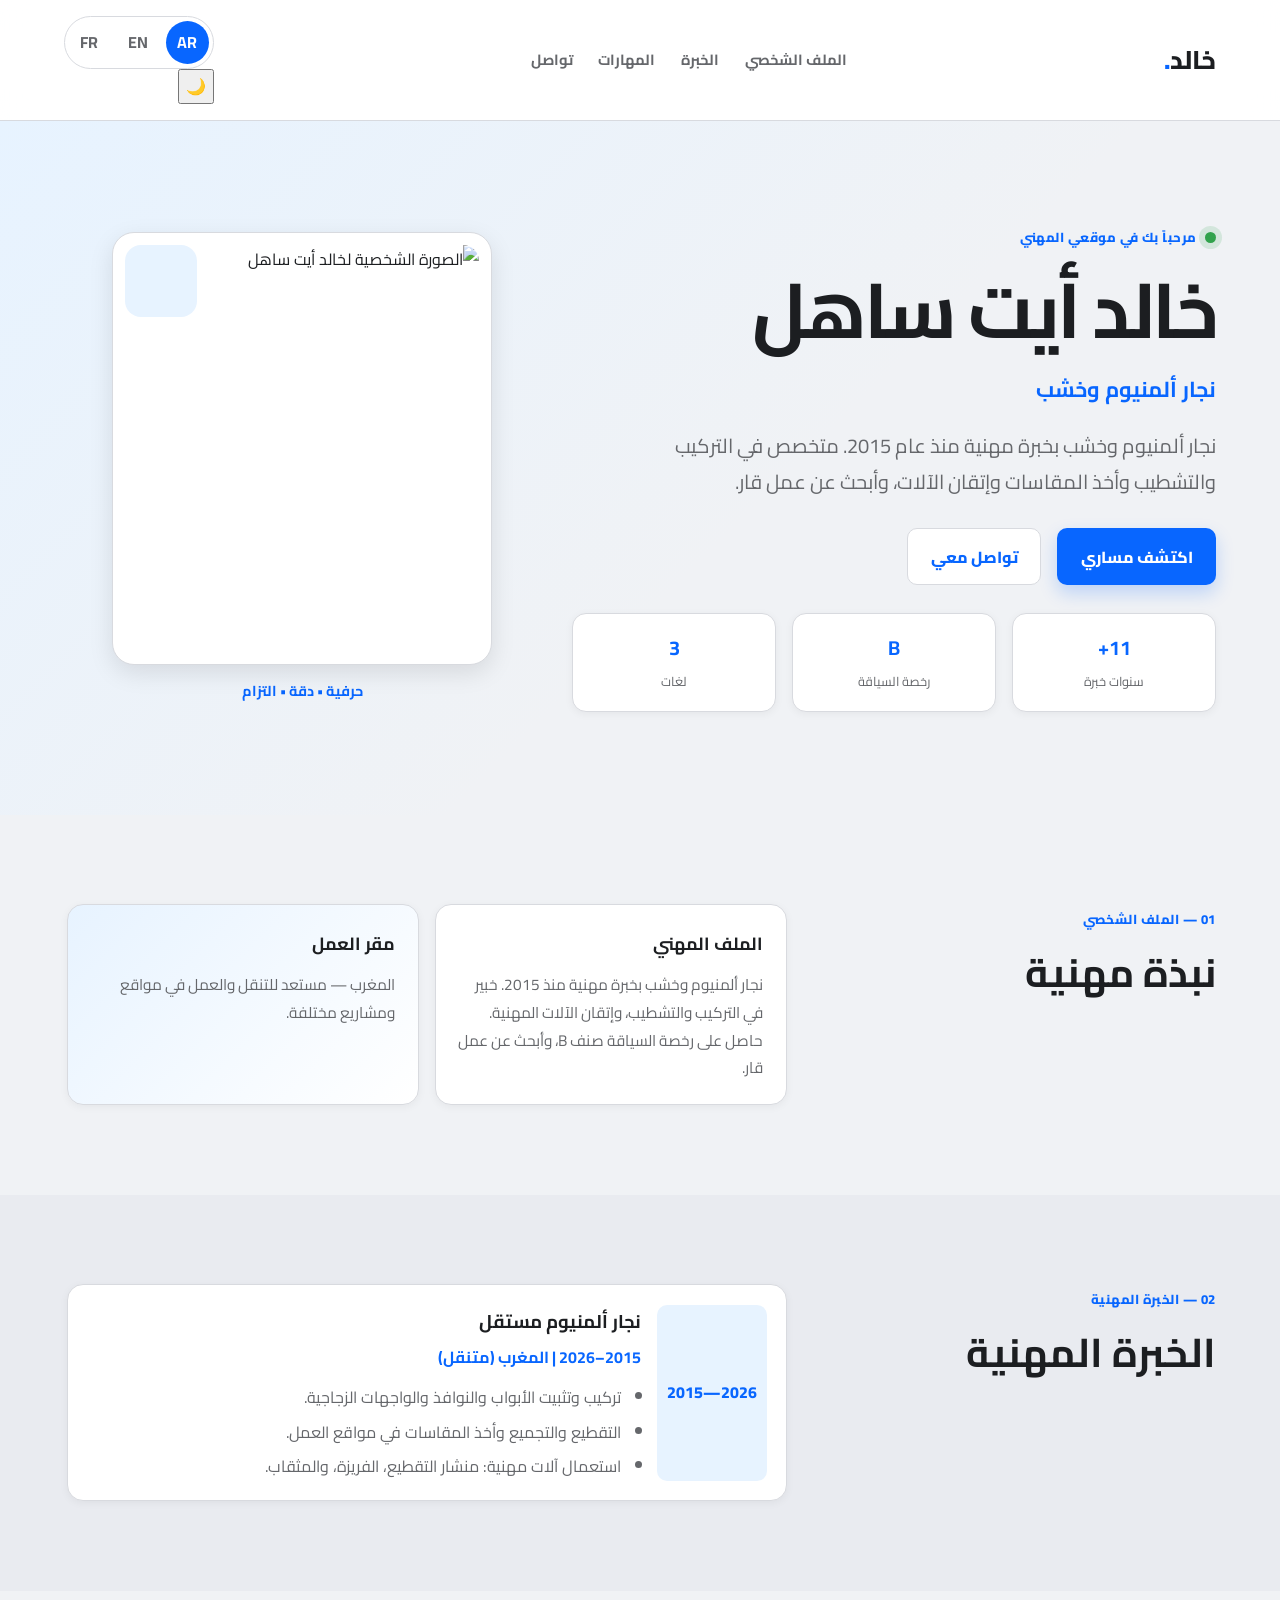
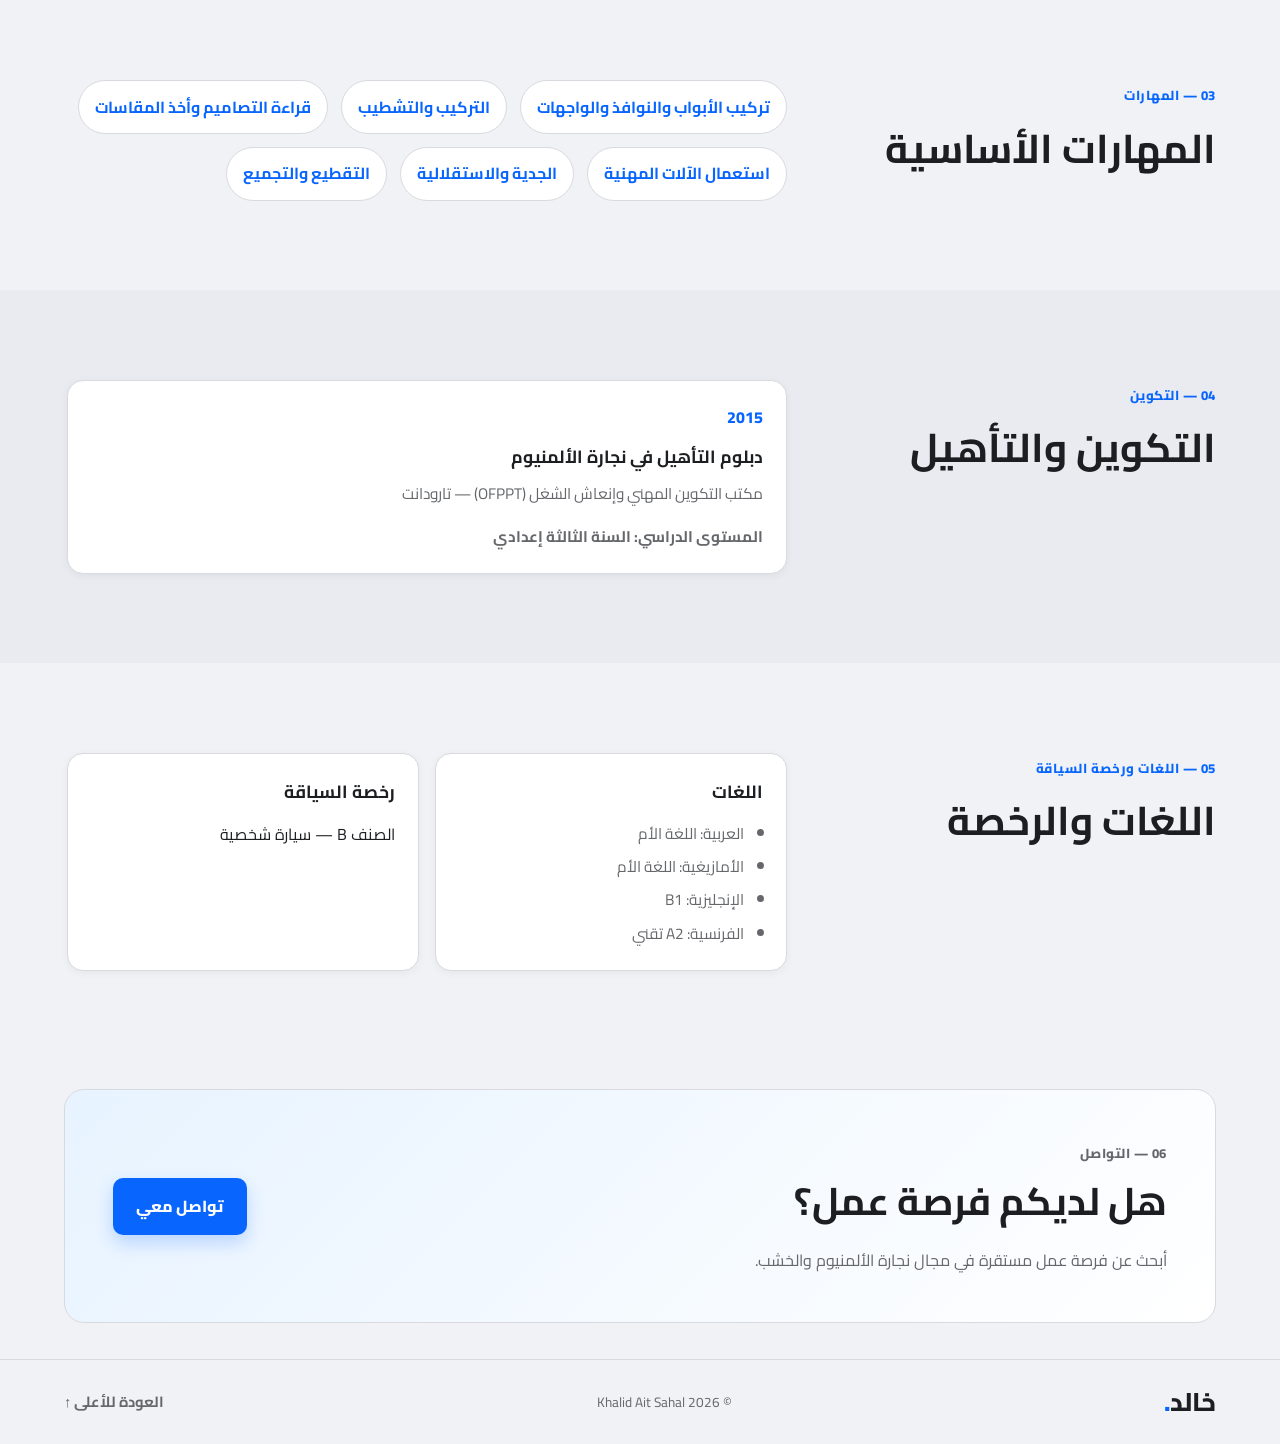
==== index.html @ 729dfa00 "Add saved light/dark theme toggle and Facebook-inspired colors" ====
<!DOCTYPE html>
<html lang="ar" dir="rtl">
<head>
  <meta charset="UTF-8">
  <meta name="viewport" content="width=device-width, initial-scale=1.0">
  <meta name="description" content="السيرة المهنية لخالد أيت ساهل، نجار ألمنيوم وخشب بخبرة 11 سنة.">
  <meta name="theme-color" content="#0866ff">
  <meta name="google-site-verification" content="LPmyd0TgG3lIRaN2RH04PhGZRhZIEUfmOtvc8EFMbZM">
  <title>Khalid Ait Sahal | CV</title>
  <link rel="preconnect" href="https://fonts.googleapis.com">
  <link rel="preconnect" href="https://fonts.gstatic.com" crossorigin>
  <link href="https://fonts.googleapis.com/css2?family=Cairo:wght@400;500;600;700;800&display=swap" rel="stylesheet">
  <script>
    try {
      const savedTheme = localStorage.getItem('preferred-theme');
      if (savedTheme === 'light' || savedTheme === 'dark') document.documentElement.dataset.theme = savedTheme;
    } catch (error) { /* Theme storage is optional. */ }
  </script>
  <link rel="stylesheet" href="style.css">
</head>
<body>
  <header class="site-header">
    <a class="brand" href="#home" aria-label="العودة إلى الرئيسية">خالد<span>.</span></a>
    <nav class="main-nav" aria-label="التنقل الرئيسي">
      <a href="#profile" data-i18n="navProfile">الملف الشخصي</a>
      <a href="#experience" data-i18n="navExperience">الخبرة</a>
      <a href="#skills" data-i18n="navSkills">المهارات</a>
      <a href="#contact" data-i18n="navContact">تواصل</a>
    </nav>
    <div class="header-controls">
      <div class="lang-switcher" role="group" aria-label="اختيار اللغة">
        <button class="lang-btn active" data-lang="ar" type="button" aria-pressed="true">AR</button>
        <button class="lang-btn" data-lang="en" type="button" aria-pressed="false">EN</button>
        <button class="lang-btn" data-lang="fr" type="button" aria-pressed="false">FR</button>
      </div>
      <button class="theme-toggle" id="theme-toggle" type="button" aria-label="تفعيل الوضع الداكن" aria-pressed="false" title="تغيير المظهر">
        <span class="theme-icon" aria-hidden="true">🌙</span>
      </button>
    </div>
  </header>

  <main>
    <section class="hero" id="home" aria-labelledby="page-title">
      <div class="hero-copy">
        <p class="eyebrow"><span class="status-dot" aria-hidden="true"></span><span data-i18n="welcome">مرحباً بك في موقعي المهني</span></p>
        <h1 id="page-title" data-i18n="name">خالد أيت ساهل</h1>
        <p class="subtitle" data-i18n="jobTitle">نجار ألمنيوم وخشب</p>
        <p class="description" data-i18n="intro">نجار ألمنيوم وخشب بخبرة مهنية منذ عام 2015. متخصص في التركيب والتشطيب وأخذ المقاسات وإتقان الآلات، وأبحث عن عمل قار.</p>
        <div class="hero-actions">
          <a href="#profile" class="button button-primary" data-i18n="profileButton">اكتشف مساري</a>
          <a href="#contact" class="button button-secondary" data-i18n="contactButton">تواصل معي</a>
        </div>
        <ul class="mini-stats" aria-label="معلومات سريعة">
          <li><strong>11+</strong><span data-i18n="statYears">سنوات خبرة</span></li>
          <li><strong>B</strong><span data-i18n="statLicense">رخصة السياقة</span></li>
          <li><strong>3</strong><span data-i18n="statLanguages">لغات</span></li>
        </ul>
      </div>
      <div class="hero-visual">
        <div class="photo-card"><img src="K.jpeg" alt="الصورة الشخصية لخالد أيت ساهل"></div>
        <span class="photo-caption" data-i18n="photoCaption">حرفية • دقة • التزام</span>
      </div>
    </section>

    <section class="content-section" id="profile" aria-labelledby="profile-title">
      <div class="section-heading"><p class="eyebrow" data-i18n="sectionProfileEyebrow">01 — الملف الشخصي</p><h2 id="profile-title" data-i18n="sectionProfileTitle">نبذة مهنية</h2></div>
      <div class="section-body">
        <div class="profile-grid">
          <article class="profile-card"><h3 data-i18n="profileCardTitle">الملف المهني</h3><p data-i18n="profileText">نجار ألمنيوم وخشب بخبرة مهنية منذ 2015. خبير في التركيب والتشطيب، وإتقان الآلات المهنية. حاصل على رخصة السياقة صنف B، وأبحث عن عمل قار.</p></article>
          <article class="profile-card accent"><h3 data-i18n="availabilityTitle">مقر العمل</h3><p data-i18n="availabilityText">المغرب — مستعد للتنقل والعمل في مواقع ومشاريع مختلفة.</p></article>
        </div>
      </div>
    </section>

    <section class="content-section section-alt" id="experience" aria-labelledby="experience-title">
      <div class="section-heading"><p class="eyebrow" data-i18n="sectionExperienceEyebrow">02 — الخبرة المهنية</p><h2 id="experience-title" data-i18n="sectionExperienceTitle">الخبرة المهنية</h2></div>
      <div class="section-body">
        <article class="timeline-item">
          <div class="timeline-badge">2015—2026</div>
          <div class="timeline-content"><h3 data-i18n="jobTitle1">نجار ألمنيوم مستقل</h3><p class="meta" data-i18n="jobMeta1">2015–2026 | المغرب (متنقل)</p>
            <ul><li data-i18n="jobTask1A">تركيب وتثبيت الأبواب والنوافذ والواجهات الزجاجية.</li><li data-i18n="jobTask1B">التقطيع والتجميع وأخذ المقاسات في مواقع العمل.</li><li data-i18n="jobTask1C">استعمال آلات مهنية: منشار التقطيع، الفريزة، والمثقاب.</li></ul>
          </div>
        </article>
      </div>
    </section>

    <section class="content-section" id="skills" aria-labelledby="skills-title">
      <div class="section-heading"><p class="eyebrow" data-i18n="sectionSkillsEyebrow">03 — المهارات</p><h2 id="skills-title" data-i18n="sectionSkillsTitle">المهارات الأساسية</h2></div>
      <div class="section-body"><ul class="skills-grid">
        <li class="skill-item" data-i18n="skill1">تركيب الأبواب والنوافذ والواجهات</li><li class="skill-item" data-i18n="skill2">التركيب والتشطيب</li><li class="skill-item" data-i18n="skill3">قراءة التصاميم وأخذ المقاسات</li><li class="skill-item" data-i18n="skill4">استعمال الآلات المهنية</li><li class="skill-item" data-i18n="skill5">الجدية والاستقلالية</li><li class="skill-item" data-i18n="skill6">التقطيع والتجميع</li>
      </ul></div>
    </section>

    <section class="content-section section-alt" id="education" aria-labelledby="education-title">
      <div class="section-heading"><p class="eyebrow" data-i18n="sectionEducationEyebrow">04 — التكوين</p><h2 id="education-title" data-i18n="sectionEducationTitle">التكوين والتأهيل</h2></div>
      <div class="section-body"><article class="profile-card education-card"><span class="education-year">2015</span><h3 data-i18n="educationTitle">دبلوم التأهيل في نجارة الألمنيوم</h3><p data-i18n="educationPlace">مكتب التكوين المهني وإنعاش الشغل (OFPPT) — تارودانت</p><p class="meta" data-i18n="educationLevel">المستوى الدراسي: السنة الثالثة إعدادي</p></article></div>
    </section>

    <section class="content-section" id="languages" aria-labelledby="languages-title">
      <div class="section-heading"><p class="eyebrow" data-i18n="sectionLanguagesEyebrow">05 — اللغات ورخصة السياقة</p><h2 id="languages-title" data-i18n="sectionLanguagesTitle">اللغات والرخصة</h2></div>
      <div class="section-body languages-grid">
        <article class="info-box"><h3 data-i18n="langTitle">اللغات</h3><ul><li data-i18n="langArabic">العربية: اللغة الأم</li><li data-i18n="langAmazigh">الأمازيغية: اللغة الأم</li><li data-i18n="langEnglish">الإنجليزية: B1</li><li data-i18n="langFrench">الفرنسية: A2 تقني</li></ul></article>
        <article class="info-box"><h3 data-i18n="licenseTitle">رخصة السياقة</h3><p data-i18n="licenseText">الصنف B — سيارة شخصية</p></article>
      </div>
    </section>

    <section class="contact-section" id="contact" aria-labelledby="contact-title">
      <div class="contact-copy"><p class="eyebrow" data-i18n="contactEyebrow">06 — التواصل</p><h2 id="contact-title" data-i18n="contactTitle">هل لديكم فرصة عمل؟</h2><p data-i18n="contactText">أبحث عن فرصة عمل مستقرة في مجال نجارة الألمنيوم والخشب.</p></div>
      <a class="button button-primary" href="mailto:" data-i18n="contactButtonMail">تواصل معي</a>
    </section>
  </main>

  <footer class="site-footer"><a class="brand" href="#home">خالد<span>.</span></a><p>© 2026 Khalid Ait Sahal</p><a class="back-to-top" href="#home" data-i18n="backTop">العودة للأعلى ↑</a></footer>

  <script>
    const translations = {
      ar: {
        navProfile:'الملف الشخصي',navExperience:'الخبرة',navSkills:'المهارات',navContact:'تواصل',welcome:'مرحباً بك في موقعي المهني',name:'خالد أيت ساهل',jobTitle:'نجار ألمنيوم وخشب',intro:'نجار ألمنيوم وخشب بخبرة مهنية منذ عام 2015. متخصص في التركيب والتشطيب وأخذ المقاسات وإتقان الآلات، وأبحث عن عمل قار.',profileButton:'اكتشف مساري',contactButton:'تواصل معي',statYears:'سنوات خبرة',statLicense:'رخصة السياقة',statLanguages:'لغات',photoCaption:'حرفية • دقة • التزام',
        sectionProfileEyebrow:'01 — الملف الشخصي',sectionProfileTitle:'نبذة مهنية',profileCardTitle:'الملف المهني',profileText:'نجار ألمنيوم وخشب بخبرة مهنية منذ 2015. خبير في التركيب والتشطيب، وإتقان الآلات المهنية. حاصل على رخصة السياقة صنف B، وأبحث عن عمل قار.',availabilityTitle:'مقر العمل',availabilityText:'المغرب — مستعد للتنقل والعمل في مواقع ومشاريع مختلفة.',sectionExperienceEyebrow:'02 — الخبرة المهنية',sectionExperienceTitle:'الخبرة المهنية',jobTitle1:'نجار ألمنيوم مستقل',jobMeta1:'2015–2026 | المغرب (متنقل)',jobTask1A:'تركيب وتثبيت الأبواب والنوافذ والواجهات الزجاجية.',jobTask1B:'التقطيع والتجميع وأخذ المقاسات في مواقع العمل.',jobTask1C:'استعمال آلات مهنية: منشار التقطيع، الفريزة، والمثقاب.',
        sectionSkillsEyebrow:'03 — المهارات',sectionSkillsTitle:'المهارات الأساسية',skill1:'تركيب الأبواب والنوافذ والواجهات',skill2:'التركيب والتشطيب',skill3:'قراءة التصاميم وأخذ المقاسات',skill4:'استعمال الآلات المهنية',skill5:'الجدية والاستقلالية',skill6:'التقطيع والتجميع',sectionEducationEyebrow:'04 — التكوين',sectionEducationTitle:'التكوين والتأهيل',educationTitle:'دبلوم التأهيل في نجارة الألمنيوم',educationPlace:'مكتب التكوين المهني وإنعاش الشغل (OFPPT) — تارودانت',educationLevel:'المستوى الدراسي: السنة الثالثة إعدادي',
        sectionLanguagesEyebrow:'05 — اللغات ورخصة السياقة',sectionLanguagesTitle:'اللغات والرخصة',langTitle:'اللغات',langArabic:'العربية: اللغة الأم',langAmazigh:'الأمازيغية: اللغة الأم',langEnglish:'الإنجليزية: B1',langFrench:'الفرنسية: A2 تقني',licenseTitle:'رخصة السياقة',licenseText:'الصنف B — سيارة شخصية',contactEyebrow:'06 — التواصل',contactTitle:'هل لديكم فرصة عمل؟',contactText:'أبحث عن فرصة عمل مستقرة في مجال نجارة الألمنيوم والخشب.',contactButtonMail:'تواصل معي',backTop:'العودة للأعلى ↑'
      },
      en: {
        navProfile:'Profile',navExperience:'Experience',navSkills:'Skills',navContact:'Contact',welcome:'Welcome to my professional website',name:'Khalid Ait Sahal',jobTitle:'Aluminium and Wood Joiner',intro:'Aluminium and wood joiner with professional experience since 2015. Skilled in installation, finishing, measuring, and operating professional machinery. Seeking a stable position.',profileButton:'Explore my profile',contactButton:'Contact me',statYears:'years of experience',statLicense:'driving licence',statLanguages:'languages',photoCaption:'Craftsmanship • Precision • Commitment',
        sectionProfileEyebrow:'01 — Profile',sectionProfileTitle:'Professional profile',profileCardTitle:'About me',profileText:'Aluminium and wood joiner with professional experience since 2015. Skilled in installation and finishing, with experience operating professional machinery. Class B driving licence. Seeking stable employment.',availabilityTitle:'Location',availabilityText:'Morocco — willing to travel and work at different project sites.',sectionExperienceEyebrow:'02 — Professional experience',sectionExperienceTitle:'Work experience',jobTitle1:'Self-employed aluminium joiner',jobMeta1:'2015–2026 | Morocco (mobile)',jobTask1A:'Installed and fitted doors, windows, and glass façades.',jobTask1B:'Cutting, assembly, and on-site measurements.',jobTask1C:'Operated professional equipment: cut-off saw, router, and drill.',
        sectionSkillsEyebrow:'03 — Skills',sectionSkillsTitle:'Core skills',skill1:'Door, window, and façade installation',skill2:'Installation and finishing',skill3:'Reading plans and taking measurements',skill4:'Operating professional machinery',skill5:'Reliable and self-motivated',skill6:'Cutting and assembly',sectionEducationEyebrow:'04 — Education',sectionEducationTitle:'Training and qualification',educationTitle:'Vocational qualification in aluminium joinery',educationPlace:'OFPPT Vocational Training Centre — Taroudant',educationLevel:'Education: completed 3rd year of middle school',
        sectionLanguagesEyebrow:'05 — Languages and driving licence',sectionLanguagesTitle:'Languages and licence',langTitle:'Languages',langArabic:'Arabic: Native',langAmazigh:'Amazigh: Native',langEnglish:'English: B1',langFrench:'French: A2 (technical)',licenseTitle:'Driving licence',licenseText:'Class B — personal vehicle',contactEyebrow:'06 — Contact',contactTitle:'Are you hiring?',contactText:'I am looking for a stable opportunity in aluminium and wood joinery.',contactButtonMail:'Get in touch',backTop:'Back to top ↑'
      },
      fr: {
        navProfile:'Profil',navExperience:'Expérience',navSkills:'Compétences',navContact:'Contact',welcome:'Bienvenue sur mon site professionnel',name:'Khalid Ait Sahal',jobTitle:'Menuisier aluminium et bois',intro:'Menuisier aluminium et bois avec une expérience professionnelle depuis 2015. Spécialisé dans la pose, les finitions, la prise de mesures et l’utilisation de machines professionnelles. À la recherche d’un emploi stable.',profileButton:'Découvrir mon profil',contactButton:'Me contacter',statYears:'ans d’expérience',statLicense:'permis de conduire',statLanguages:'langues',photoCaption:'Savoir-faire • Précision • Engagement',
        sectionProfileEyebrow:'01 — Profil',sectionProfileTitle:'Profil professionnel',profileCardTitle:'À propos de moi',profileText:'Menuisier aluminium et bois avec une expérience professionnelle depuis 2015. Compétent en pose et finition, et dans l’utilisation de machines professionnelles. Permis B. À la recherche d’un emploi stable.',availabilityTitle:'Lieu de travail',availabilityText:'Maroc — mobile et disponible pour différents chantiers.',sectionExperienceEyebrow:'02 — Expérience professionnelle',sectionExperienceTitle:'Expérience professionnelle',jobTitle1:'Menuisier aluminium indépendant',jobMeta1:'2015–2026 | Maroc (mobile)',jobTask1A:'Pose et installation de portes, fenêtres et baies vitrées.',jobTask1B:'Découpe, assemblage et prise de mesures sur chantier.',jobTask1C:'Utilisation de machines professionnelles : scie à tronçonner, défonceuse et perceuse.',
        sectionSkillsEyebrow:'03 — Compétences',sectionSkillsTitle:'Compétences clés',skill1:'Pose de portes, fenêtres et façades',skill2:'Pose et finition',skill3:'Lecture de plans et prise de mesures',skill4:'Utilisation de machines professionnelles',skill5:'Sérieux et autonomie',skill6:'Découpe et assemblage',sectionEducationEyebrow:'04 — Formation',sectionEducationTitle:'Formation et qualification',educationTitle:'Diplôme de qualification en menuiserie aluminium',educationPlace:'Centre de formation professionnelle OFPPT — Taroudant',educationLevel:'Niveau scolaire : 3e année du collège',
        sectionLanguagesEyebrow:'05 — Langues et permis',sectionLanguagesTitle:'Langues et permis',langTitle:'Langues',langArabic:'Arabe : langue maternelle',langAmazigh:'Amazighe : langue maternelle',langEnglish:'Anglais : B1',langFrench:'Français : A2 technique',licenseTitle:'Permis de conduire',licenseText:'Permis B — véhicule personnel',contactEyebrow:'06 — Contact',contactTitle:'Vous recrutez ?',contactText:'Je recherche un emploi stable dans la menuiserie aluminium et bois.',contactButtonMail:'Me contacter',backTop:'Retour en haut ↑'
      }
    };
    const buttons = document.querySelectorAll('.lang-btn');
    const elements = document.querySelectorAll('[data-i18n]');
    const themeToggle = document.getElementById('theme-toggle');

    function applyLanguage(language) {
      document.documentElement.lang = language;
      document.documentElement.dir = language === 'ar' ? 'rtl' : 'ltr';
      elements.forEach((element) => { element.textContent = translations[language][element.dataset.i18n] || element.textContent; });
      buttons.forEach((button) => {
        const active = button.dataset.lang === language;
        button.classList.toggle('active', active);
        button.setAttribute('aria-pressed', String(active));
      });
      try { localStorage.setItem('preferred-language', language); } catch (error) { /* Storage is optional. */ }
    }

    function applyTheme(theme) {
      document.documentElement.dataset.theme = theme;
      const isDark = theme === 'dark';
      themeToggle.setAttribute('aria-pressed', String(isDark));
      themeToggle.setAttribute('aria-label', isDark ? 'تفعيل الوضع الفاتح' : 'تفعيل الوضع الداكن');
      themeToggle.querySelector('.theme-icon').textContent = isDark ? '☀️' : '🌙';
      try { localStorage.setItem('preferred-theme', theme); } catch (error) { /* Storage is optional. */ }
    }

    buttons.forEach((button) => button.addEventListener('click', () => applyLanguage(button.dataset.lang)));
    themeToggle.addEventListener('click', () => {
      const currentTheme = document.documentElement.dataset.theme || (window.matchMedia('(prefers-color-scheme: dark)').matches ? 'dark' : 'light');
      applyTheme(currentTheme === 'dark' ? 'light' : 'dark');
    });

    let language = 'ar';
    try { if (translations[localStorage.getItem('preferred-language')]) language = localStorage.getItem('preferred-language'); } catch (error) { /* Arabic is the default. */ }
    applyLanguage(language);
    const initialTheme = document.documentElement.dataset.theme || (window.matchMedia('(prefers-color-scheme: dark)').matches ? 'dark' : 'light');
    applyTheme(initialTheme);
  </script>
</body>
</html>
---- style.css ----
@import url('https://fonts.googleapis.com/css2?family=Cairo:wght@400;500;600;700;800&display=swap');

:root {
  color-scheme: light dark;
  --bg: #f0f2f5;
  --paper: #ffffff;
  --paper-soft: #e4e6eb;
  --blue: #0866ff;
  --blue-dark: #075ce5;
  --blue-soft: #e7f3ff;
  --line: #d8dadf;
  --ink: #1c1e21;
  --muted: #65676b;
  --shadow: 0 8px 24px rgba(0, 0, 0, 0.1);
  --radius: 18px;
}

* { box-sizing: border-box; }
html { scroll-behavior: smooth; }
body {
  margin: 0;
  min-width: 320px;
  background: var(--bg);
  color: var(--ink);
  font-family: "Cairo", sans-serif;
  line-height: 1.8;
}
img { display: block; max-width: 100%; }
a { color: inherit; text-decoration: none; }
a:focus-visible, button:focus-visible { outline: 3px solid var(--blue); outline-offset: 4px; }
button { font: inherit; }
h1, h2, h3, p, ul { margin-top: 0; }

.site-header {
  position: sticky; top: 0; z-index: 20;
  display: flex; align-items: center; justify-content: space-between; gap: 1rem;
  padding: 1rem clamp(1.3rem, 5vw, 6rem);
  border-bottom: 1px solid var(--line);
  background: color-mix(in srgb, var(--paper) 94%, transparent);
  backdrop-filter: blur(14px);
}
.brand { flex: 0 0 auto; color: var(--ink); font-size: clamp(1.4rem, 2vw, 1.8rem); font-weight: 800; }
.brand span, .eyebrow, .mini-stats strong, .education-year { color: var(--blue); }
.main-nav { display: flex; flex-wrap: wrap; align-items: center; gap: clamp(.8rem, 2vw, 2rem); }
.main-nav a, .back-to-top { color: var(--muted); font-size: .92rem; font-weight: 700; transition: color .2s ease; }
.main-nav a:hover, .back-to-top:hover { color: var(--blue); }
.lang-switcher { display: flex; flex: 0 0 auto; align-items: center; gap: .45rem; padding: .25rem; border: 1px solid var(--line); border-radius: 999px; background: var(--paper); }
.lang-btn { padding: .45rem .7rem; border: 0; border-radius: 999px; background: transparent; color: var(--muted); font-weight: 700; cursor: pointer; transition: background-color .2s ease, color .2s ease; }
.lang-btn.active { background: var(--blue); color: #fff; }

.hero {
  display: grid; grid-template-columns: 1.15fr .85fr; align-items: center; gap: 2rem;
  padding: clamp(3.5rem, 8vw, 7rem) clamp(1.4rem, 5vw, 6rem);
  background: linear-gradient(135deg, var(--blue-soft), var(--bg) 58%);
}
.hero-copy { max-width: 650px; }
.eyebrow { display: inline-flex; align-items: center; gap: .5rem; margin: 0 0 .8rem; font-size: .82rem; font-weight: 800; letter-spacing: .04em; }
.status-dot { display: inline-block; width: .7rem; height: .7rem; flex: 0 0 auto; border-radius: 50%; background: #31a24c; box-shadow: 0 0 0 6px rgba(49, 162, 76, .15); }
h1 { margin-bottom: .7rem; font-size: clamp(2.7rem, 6vw, 5.3rem); line-height: 1.25; letter-spacing: -.04em; }
.subtitle { margin-bottom: 1.2rem; color: var(--blue); font-size: clamp(1.1rem, 2vw, 1.35rem); font-weight: 700; }
.description { max-width: 560px; margin-bottom: 1.8rem; color: var(--muted); font-size: clamp(1rem, 1.6vw, 1.25rem); }
.hero-actions { display: flex; flex-wrap: wrap; align-items: center; gap: 1rem; margin-bottom: 1.75rem; }
.button { display: inline-flex; align-items: center; justify-content: center; padding: .82rem 1.4rem; border: 1px solid transparent; border-radius: 10px; font-weight: 800; text-align: center; transition: transform .2s ease, background-color .2s ease, box-shadow .2s ease; }
.button:hover { transform: translateY(-2px); }
.button-primary { background: var(--blue); color: #fff; box-shadow: 0 8px 18px rgba(8, 102, 255, .22); }
.button-primary:hover { background: var(--blue-dark); }
.button-secondary { border-color: var(--line); background: var(--paper); color: var(--blue); }
.mini-stats { display: grid; grid-template-columns: repeat(3, minmax(0, 1fr)); gap: 1rem; margin: 0; padding: 0; list-style: none; }
.mini-stats li { padding: 1rem; border: 1px solid var(--line); border-radius: 14px; background: var(--paper); box-shadow: 0 2px 8px rgba(0, 0, 0, .05); text-align: center; }
.mini-stats strong { display: block; font-size: 1.25rem; }
.mini-stats span { color: var(--muted); font-size: .8rem; }
.hero-visual { display: grid; justify-items: center; gap: .8rem; }
.photo-card { position: relative; width: min(80%, 420px); padding: .8rem; border: 1px solid var(--line); border-radius: 22px; background: var(--paper); box-shadow: var(--shadow); }
.photo-card::before { position: absolute; inset: 12px auto auto 12px; width: 72px; height: 72px; border-radius: 16px; background: var(--blue-soft); content: ""; }
.photo-card img { position: relative; z-index: 1; width: 100%; aspect-ratio: 1 / 1.15; border-radius: 16px; object-fit: cover; }
.photo-caption { color: var(--blue); font-size: .9rem; font-weight: 700; }

.content-section { display: grid; grid-template-columns: minmax(180px, .7fr) minmax(0, 1.3fr); gap: 2.5rem; padding: clamp(3rem, 7vw, 6rem) clamp(1.4rem, 5vw, 6rem); scroll-margin-top: 90px; }
.section-alt { background: color-mix(in srgb, var(--paper-soft) 55%, var(--bg)); }
.section-heading { min-width: 0; }
.section-heading h2 { margin-bottom: 0; font-size: clamp(1.7rem, 3.2vw, 2.5rem); line-height: 1.4; }
.section-body { max-width: 720px; min-width: 0; }
.profile-grid, .languages-grid { display: grid; grid-template-columns: repeat(2, minmax(0, 1fr)); gap: 1rem; }
.profile-card, .info-box { padding: 1.4rem; border: 1px solid var(--line); border-radius: 16px; background: var(--paper); box-shadow: 0 2px 8px rgba(0, 0, 0, .05); }
.profile-card h3, .info-box h3 { margin-bottom: .75rem; color: var(--ink); font-size: 1.1rem; }
.profile-card.accent { background: linear-gradient(135deg, var(--blue-soft), var(--paper)); }
.profile-card p, .info-box li { color: var(--muted); font-size: .96rem; }
.profile-card p:last-child, .info-box p:last-child { margin-bottom: 0; }
.info-box ul { margin: 0; padding-inline-start: 1.2rem; }
.timeline { display: grid; gap: 1.2rem; }
.timeline-item { display: grid; grid-template-columns: 110px minmax(0, 1fr); gap: 1rem; padding: 1.2rem; border: 1px solid var(--line); border-radius: 16px; background: var(--paper); box-shadow: 0 2px 8px rgba(0, 0, 0, .05); }
.timeline-badge { display: flex; min-height: 48px; align-items: center; justify-content: center; padding: .4rem; border-radius: 10px; background: var(--blue-soft); color: var(--blue); font-weight: 800; text-align: center; direction: ltr; }
.timeline-content h3 { margin-bottom: .35rem; font-size: 1.15rem; }
.meta { margin-bottom: .7rem; color: var(--blue); font-weight: 700; }
.timeline-content ul { margin: 0; padding-inline-start: 1.2rem; color: var(--muted); }
.timeline-content li + li, .info-box li + li { margin-top: .35rem; }
.skills-grid { display: flex; flex-wrap: wrap; gap: .8rem; margin: 0; padding: 0; list-style: none; }
.skill-item { display: inline-flex; min-height: 48px; align-items: center; justify-content: center; padding: .72rem 1rem; border: 1px solid var(--line); border-radius: 999px; background: var(--paper); color: var(--blue); font-weight: 700; }
.education-card h3 { margin-bottom: .45rem; }
.education-year { display: inline-block; margin-bottom: .55rem; font-weight: 800; direction: ltr; }
.education-card .meta { margin-top: .7rem; margin-bottom: 0; }
.contact-section { display: flex; align-items: center; justify-content: space-between; gap: 2rem; margin: 1.8rem clamp(1.4rem, 5vw, 6rem) 2.2rem; padding: clamp(1.5rem, 4vw, 3rem); border: 1px solid var(--line); border-radius: 20px; background: linear-gradient(135deg, var(--blue-soft), var(--paper)); scroll-margin-top: 100px; }
.contact-copy { max-width: 620px; }
.contact-copy h2 { margin-bottom: .6rem; font-size: clamp(1.75rem, 3vw, 2.7rem); }
.contact-copy p { margin-bottom: 0; color: var(--muted); }
.site-footer { display: flex; align-items: center; justify-content: space-between; gap: 1rem; padding: 1.2rem clamp(1.4rem, 5vw, 6rem); border-top: 1px solid var(--line); color: var(--muted); }
.site-footer p { margin: 0; font-size: .85rem; }
.back-to-top { font-weight: 700; }

@media (prefers-color-scheme: dark) {
  :root {
    color-scheme: dark;
    --bg: #18191a;
    --paper: #242526;
    --paper-soft: #3a3b3c;
    --blue: #2d88ff;
    --blue-dark: #1877f2;
    --blue-soft: #263951;
    --line: #3e4042;
    --ink: #e4e6eb;
    --muted: #b0b3b8;
    --shadow: 0 8px 24px rgba(0, 0, 0, .3);
  }
  .hero { background: linear-gradient(135deg, #1d2b3c, var(--bg) 62%); }
  .profile-card.accent, .contact-section { background: linear-gradient(135deg, #263951, var(--paper)); }
  .section-alt { background: #202122; }
  .photo-card::before { background: #263951; }
}

@media (max-width: 860px) {
  .site-header { flex-wrap: wrap; }
  .main-nav { order: 3; width: 100%; justify-content: space-between; }
  .hero, .content-section { grid-template-columns: 1fr; }
  .hero { gap: 2rem; }
  .hero-visual { grid-row: 1; }
  .photo-card { width: min(62%, 340px); }
  .contact-section, .site-footer { flex-direction: column; align-items: flex-start; }
}
@media (max-width: 620px) {
  .site-header { gap: .6rem; }
  .main-nav { gap: .5rem; }
  .main-nav a { font-size: .8rem; }
  .lang-switcher { margin-inline-start: auto; }
  .mini-stats { grid-template-columns: 1fr; gap: .8rem; }
  .profile-grid, .languages-grid { grid-template-columns: 1fr; }
  .timeline-item { grid-template-columns: 1fr; }
  .timeline-badge { justify-self: start; min-width: 110px; }
  .photo-card { width: min(76%, 290px); }
  .contact-section { align-items: flex-start; margin-inline: 1rem; }
}
@media (prefers-reduced-motion: reduce) {
  html { scroll-behavior: auto; }
  *, *::before, *::after { transition-duration: .01ms !important; }
}
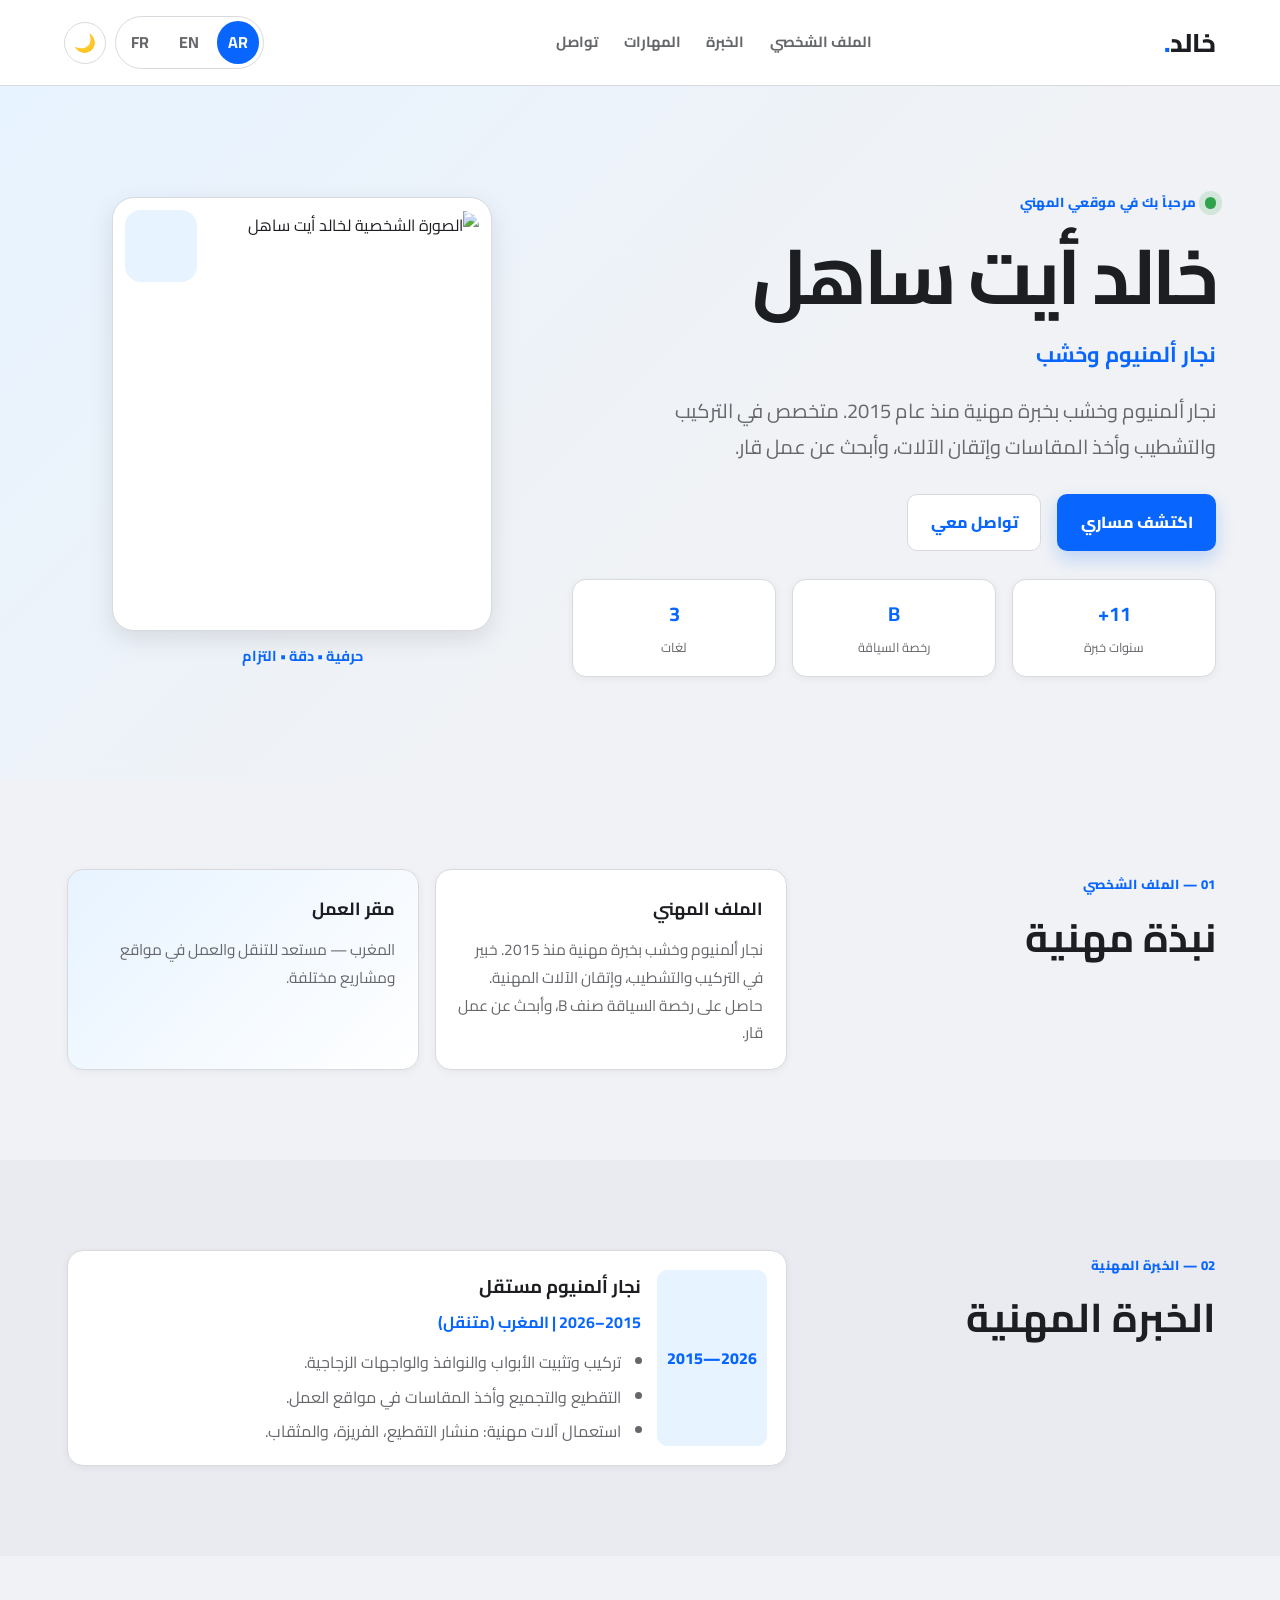
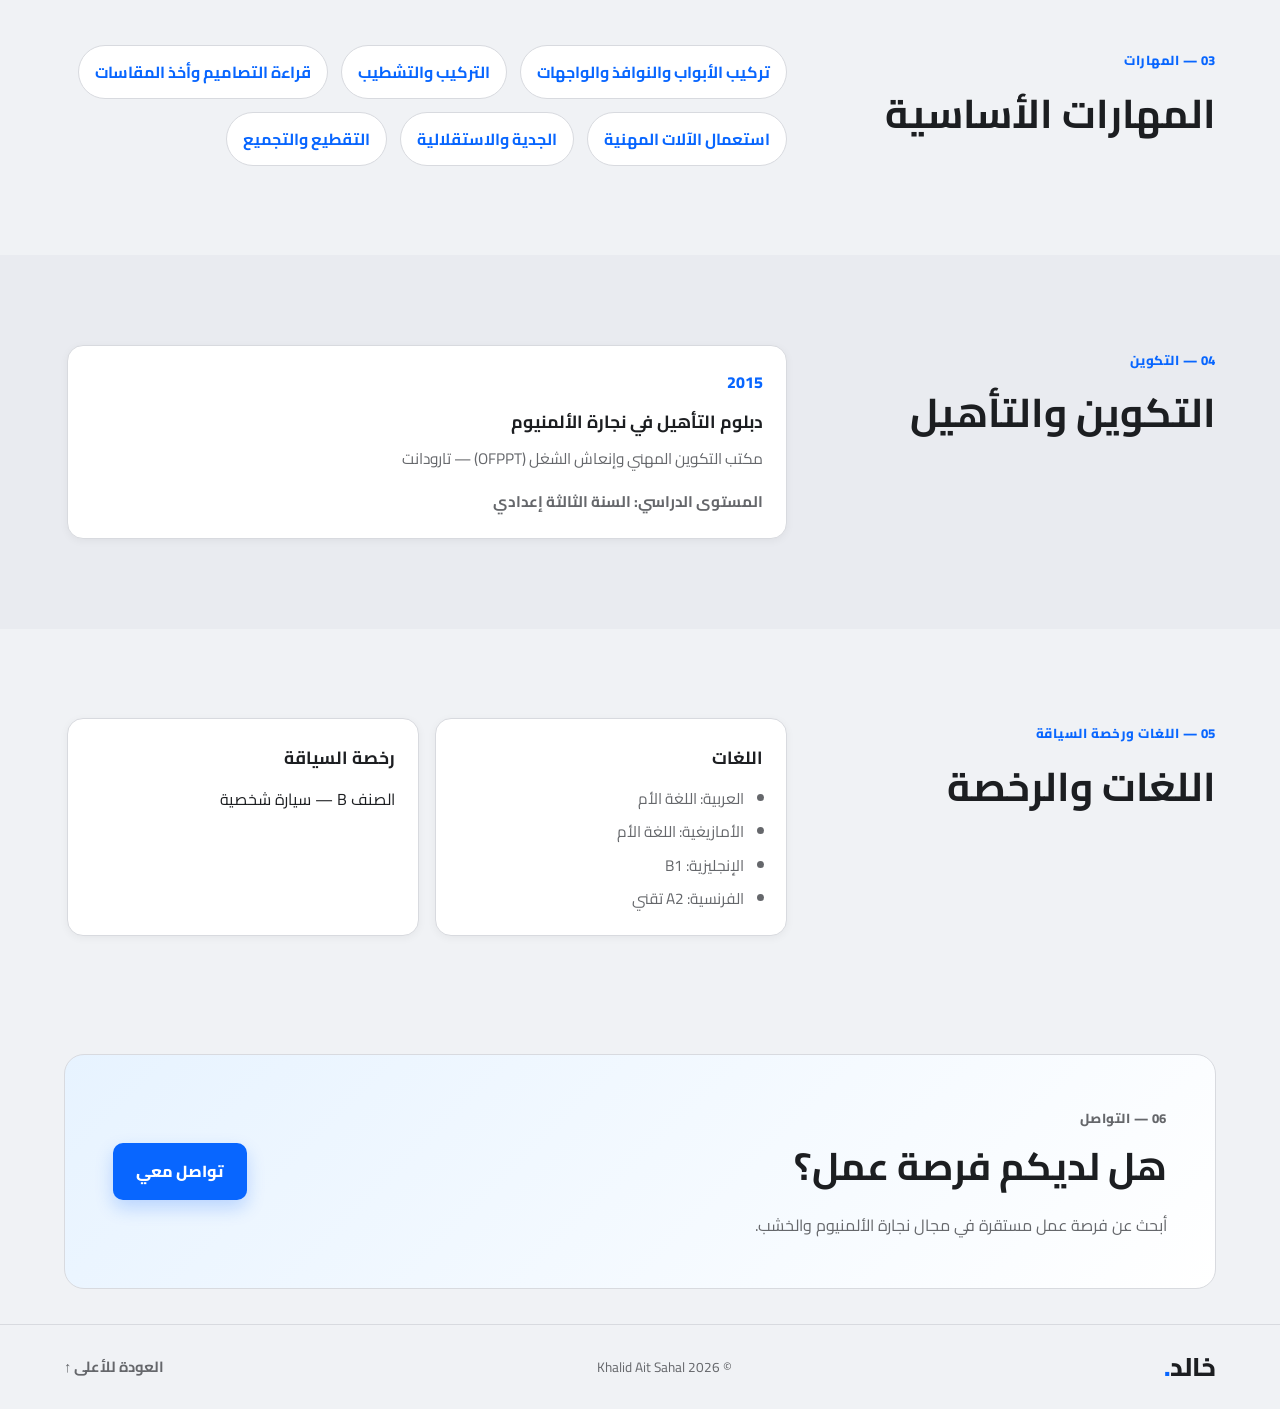
==== commit ac80bbdd: "Extract theme toggle into src.js and load it from index.html" ====
--- a/index.html
+++ b/index.html
@@ -135,8 +135,6 @@
     };
     const buttons = document.querySelectorAll('.lang-btn');
     const elements = document.querySelectorAll('[data-i18n]');
-    const themeToggle = document.getElementById('theme-toggle');
-
     function applyLanguage(language) {
       document.documentElement.lang = language;
       document.documentElement.dir = language === 'ar' ? 'rtl' : 'ltr';
@@ -148,27 +146,11 @@
       });
       try { localStorage.setItem('preferred-language', language); } catch (error) { /* Storage is optional. */ }
     }
-
-    function applyTheme(theme) {
-      document.documentElement.dataset.theme = theme;
-      const isDark = theme === 'dark';
-      themeToggle.setAttribute('aria-pressed', String(isDark));
-      themeToggle.setAttribute('aria-label', isDark ? 'تفعيل الوضع الفاتح' : 'تفعيل الوضع الداكن');
-      themeToggle.querySelector('.theme-icon').textContent = isDark ? '☀️' : '🌙';
-      try { localStorage.setItem('preferred-theme', theme); } catch (error) { /* Storage is optional. */ }
-    }
-
     buttons.forEach((button) => button.addEventListener('click', () => applyLanguage(button.dataset.lang)));
-    themeToggle.addEventListener('click', () => {
-      const currentTheme = document.documentElement.dataset.theme || (window.matchMedia('(prefers-color-scheme: dark)').matches ? 'dark' : 'light');
-      applyTheme(currentTheme === 'dark' ? 'light' : 'dark');
-    });
-
     let language = 'ar';
     try { if (translations[localStorage.getItem('preferred-language')]) language = localStorage.getItem('preferred-language'); } catch (error) { /* Arabic is the default. */ }
     applyLanguage(language);
-    const initialTheme = document.documentElement.dataset.theme || (window.matchMedia('(prefers-color-scheme: dark)').matches ? 'dark' : 'light');
-    applyTheme(initialTheme);
   </script>
+  <script src="src.js"></script>
 </body>
 </html>
--- a/style.css
+++ b/style.css
@@ -1,7 +1,7 @@
 @import url('https://fonts.googleapis.com/css2?family=Cairo:wght@400;500;600;700;800&display=swap');
 
 :root {
-  color-scheme: light dark;
+  color-scheme: light;
   --bg: #f0f2f5;
   --paper: #ffffff;
   --paper-soft: #e4e6eb;
@@ -11,48 +11,33 @@
   --line: #d8dadf;
   --ink: #1c1e21;
   --muted: #65676b;
-  --shadow: 0 8px 24px rgba(0, 0, 0, 0.1);
-  --radius: 18px;
+  --shadow: 0 8px 24px rgba(0, 0, 0, .1);
 }
 
 * { box-sizing: border-box; }
 html { scroll-behavior: smooth; }
-body {
-  margin: 0;
-  min-width: 320px;
-  background: var(--bg);
-  color: var(--ink);
-  font-family: "Cairo", sans-serif;
-  line-height: 1.8;
-}
+body { margin: 0; min-width: 320px; background: var(--bg); color: var(--ink); font-family: "Cairo", sans-serif; line-height: 1.8; }
 img { display: block; max-width: 100%; }
 a { color: inherit; text-decoration: none; }
 a:focus-visible, button:focus-visible { outline: 3px solid var(--blue); outline-offset: 4px; }
 button { font: inherit; }
 h1, h2, h3, p, ul { margin-top: 0; }
 
-.site-header {
-  position: sticky; top: 0; z-index: 20;
-  display: flex; align-items: center; justify-content: space-between; gap: 1rem;
-  padding: 1rem clamp(1.3rem, 5vw, 6rem);
-  border-bottom: 1px solid var(--line);
-  background: color-mix(in srgb, var(--paper) 94%, transparent);
-  backdrop-filter: blur(14px);
-}
+.site-header { position: sticky; top: 0; z-index: 20; display: flex; align-items: center; justify-content: space-between; gap: 1rem; padding: 1rem clamp(1.3rem, 5vw, 6rem); border-bottom: 1px solid var(--line); background: color-mix(in srgb, var(--paper) 94%, transparent); backdrop-filter: blur(14px); }
 .brand { flex: 0 0 auto; color: var(--ink); font-size: clamp(1.4rem, 2vw, 1.8rem); font-weight: 800; }
 .brand span, .eyebrow, .mini-stats strong, .education-year { color: var(--blue); }
 .main-nav { display: flex; flex-wrap: wrap; align-items: center; gap: clamp(.8rem, 2vw, 2rem); }
 .main-nav a, .back-to-top { color: var(--muted); font-size: .92rem; font-weight: 700; transition: color .2s ease; }
 .main-nav a:hover, .back-to-top:hover { color: var(--blue); }
+.header-controls { display: flex; align-items: center; gap: .55rem; }
 .lang-switcher { display: flex; flex: 0 0 auto; align-items: center; gap: .45rem; padding: .25rem; border: 1px solid var(--line); border-radius: 999px; background: var(--paper); }
 .lang-btn { padding: .45rem .7rem; border: 0; border-radius: 999px; background: transparent; color: var(--muted); font-weight: 700; cursor: pointer; transition: background-color .2s ease, color .2s ease; }
 .lang-btn.active { background: var(--blue); color: #fff; }
+.theme-toggle { display: inline-grid; width: 42px; height: 42px; flex: 0 0 auto; place-items: center; border: 1px solid var(--line); border-radius: 50%; background: var(--paper); color: var(--ink); cursor: pointer; transition: background-color .2s ease, transform .2s ease; }
+.theme-toggle:hover { transform: translateY(-2px); background: var(--blue-soft); }
+.theme-icon { font-size: 1.1rem; line-height: 1; }
 
-.hero {
-  display: grid; grid-template-columns: 1.15fr .85fr; align-items: center; gap: 2rem;
-  padding: clamp(3.5rem, 8vw, 7rem) clamp(1.4rem, 5vw, 6rem);
-  background: linear-gradient(135deg, var(--blue-soft), var(--bg) 58%);
-}
+.hero { display: grid; grid-template-columns: 1.15fr .85fr; align-items: center; gap: 2rem; padding: clamp(3.5rem, 8vw, 7rem) clamp(1.4rem, 5vw, 6rem); background: linear-gradient(135deg, var(--blue-soft), var(--bg) 58%); }
 .hero-copy { max-width: 650px; }
 .eyebrow { display: inline-flex; align-items: center; gap: .5rem; margin: 0 0 .8rem; font-size: .82rem; font-weight: 800; letter-spacing: .04em; }
 .status-dot { display: inline-block; width: .7rem; height: .7rem; flex: 0 0 auto; border-radius: 50%; background: #31a24c; box-shadow: 0 0 0 6px rgba(49, 162, 76, .15); }
@@ -77,9 +62,9 @@
 
 .content-section { display: grid; grid-template-columns: minmax(180px, .7fr) minmax(0, 1.3fr); gap: 2.5rem; padding: clamp(3rem, 7vw, 6rem) clamp(1.4rem, 5vw, 6rem); scroll-margin-top: 90px; }
 .section-alt { background: color-mix(in srgb, var(--paper-soft) 55%, var(--bg)); }
-.section-heading { min-width: 0; }
+.section-heading, .section-body { min-width: 0; }
 .section-heading h2 { margin-bottom: 0; font-size: clamp(1.7rem, 3.2vw, 2.5rem); line-height: 1.4; }
-.section-body { max-width: 720px; min-width: 0; }
+.section-body { max-width: 720px; }
 .profile-grid, .languages-grid { display: grid; grid-template-columns: repeat(2, minmax(0, 1fr)); gap: 1rem; }
 .profile-card, .info-box { padding: 1.4rem; border: 1px solid var(--line); border-radius: 16px; background: var(--paper); box-shadow: 0 2px 8px rgba(0, 0, 0, .05); }
 .profile-card h3, .info-box h3 { margin-bottom: .75rem; color: var(--ink); font-size: 1.1rem; }
@@ -107,24 +92,17 @@
 .site-footer p { margin: 0; font-size: .85rem; }
 .back-to-top { font-weight: 700; }
 
+:root[data-theme="dark"] { color-scheme: dark; --bg: #18191a; --paper: #242526; --paper-soft: #3a3b3c; --blue: #2d88ff; --blue-dark: #1877f2; --blue-soft: #263951; --line: #3e4042; --ink: #e4e6eb; --muted: #b0b3b8; --shadow: 0 8px 24px rgba(0, 0, 0, .3); }
+:root[data-theme="dark"] .hero { background: linear-gradient(135deg, #1d2b3c, var(--bg) 62%); }
+:root[data-theme="dark"] .profile-card.accent, :root[data-theme="dark"] .contact-section { background: linear-gradient(135deg, #263951, var(--paper)); }
+:root[data-theme="dark"] .section-alt { background: #202122; }
+:root[data-theme="dark"] .photo-card::before { background: #263951; }
 @media (prefers-color-scheme: dark) {
-  :root {
-    color-scheme: dark;
-    --bg: #18191a;
-    --paper: #242526;
-    --paper-soft: #3a3b3c;
-    --blue: #2d88ff;
-    --blue-dark: #1877f2;
-    --blue-soft: #263951;
-    --line: #3e4042;
-    --ink: #e4e6eb;
-    --muted: #b0b3b8;
-    --shadow: 0 8px 24px rgba(0, 0, 0, .3);
-  }
-  .hero { background: linear-gradient(135deg, #1d2b3c, var(--bg) 62%); }
-  .profile-card.accent, .contact-section { background: linear-gradient(135deg, #263951, var(--paper)); }
-  .section-alt { background: #202122; }
-  .photo-card::before { background: #263951; }
+  :root:not([data-theme="light"]) { color-scheme: dark; --bg: #18191a; --paper: #242526; --paper-soft: #3a3b3c; --blue: #2d88ff; --blue-dark: #1877f2; --blue-soft: #263951; --line: #3e4042; --ink: #e4e6eb; --muted: #b0b3b8; --shadow: 0 8px 24px rgba(0, 0, 0, .3); }
+  :root:not([data-theme="light"]) .hero { background: linear-gradient(135deg, #1d2b3c, var(--bg) 62%); }
+  :root:not([data-theme="light"]) .profile-card.accent, :root:not([data-theme="light"]) .contact-section { background: linear-gradient(135deg, #263951, var(--paper)); }
+  :root:not([data-theme="light"]) .section-alt { background: #202122; }
+  :root:not([data-theme="light"]) .photo-card::before { background: #263951; }
 }
 
 @media (max-width: 860px) {
@@ -140,7 +118,7 @@
   .site-header { gap: .6rem; }
   .main-nav { gap: .5rem; }
   .main-nav a { font-size: .8rem; }
-  .lang-switcher { margin-inline-start: auto; }
+  .header-controls { margin-inline-start: auto; }
   .mini-stats { grid-template-columns: 1fr; gap: .8rem; }
   .profile-grid, .languages-grid { grid-template-columns: 1fr; }
   .timeline-item { grid-template-columns: 1fr; }
@@ -148,7 +126,4 @@
   .photo-card { width: min(76%, 290px); }
   .contact-section { align-items: flex-start; margin-inline: 1rem; }
 }
-@media (prefers-reduced-motion: reduce) {
-  html { scroll-behavior: auto; }
-  *, *::before, *::after { transition-duration: .01ms !important; }
-}
+@media (prefers-reduced-motion: reduce) { html { scroll-behavior: auto; } *, *::before, *::after { transition-duration: .01ms !important; } }
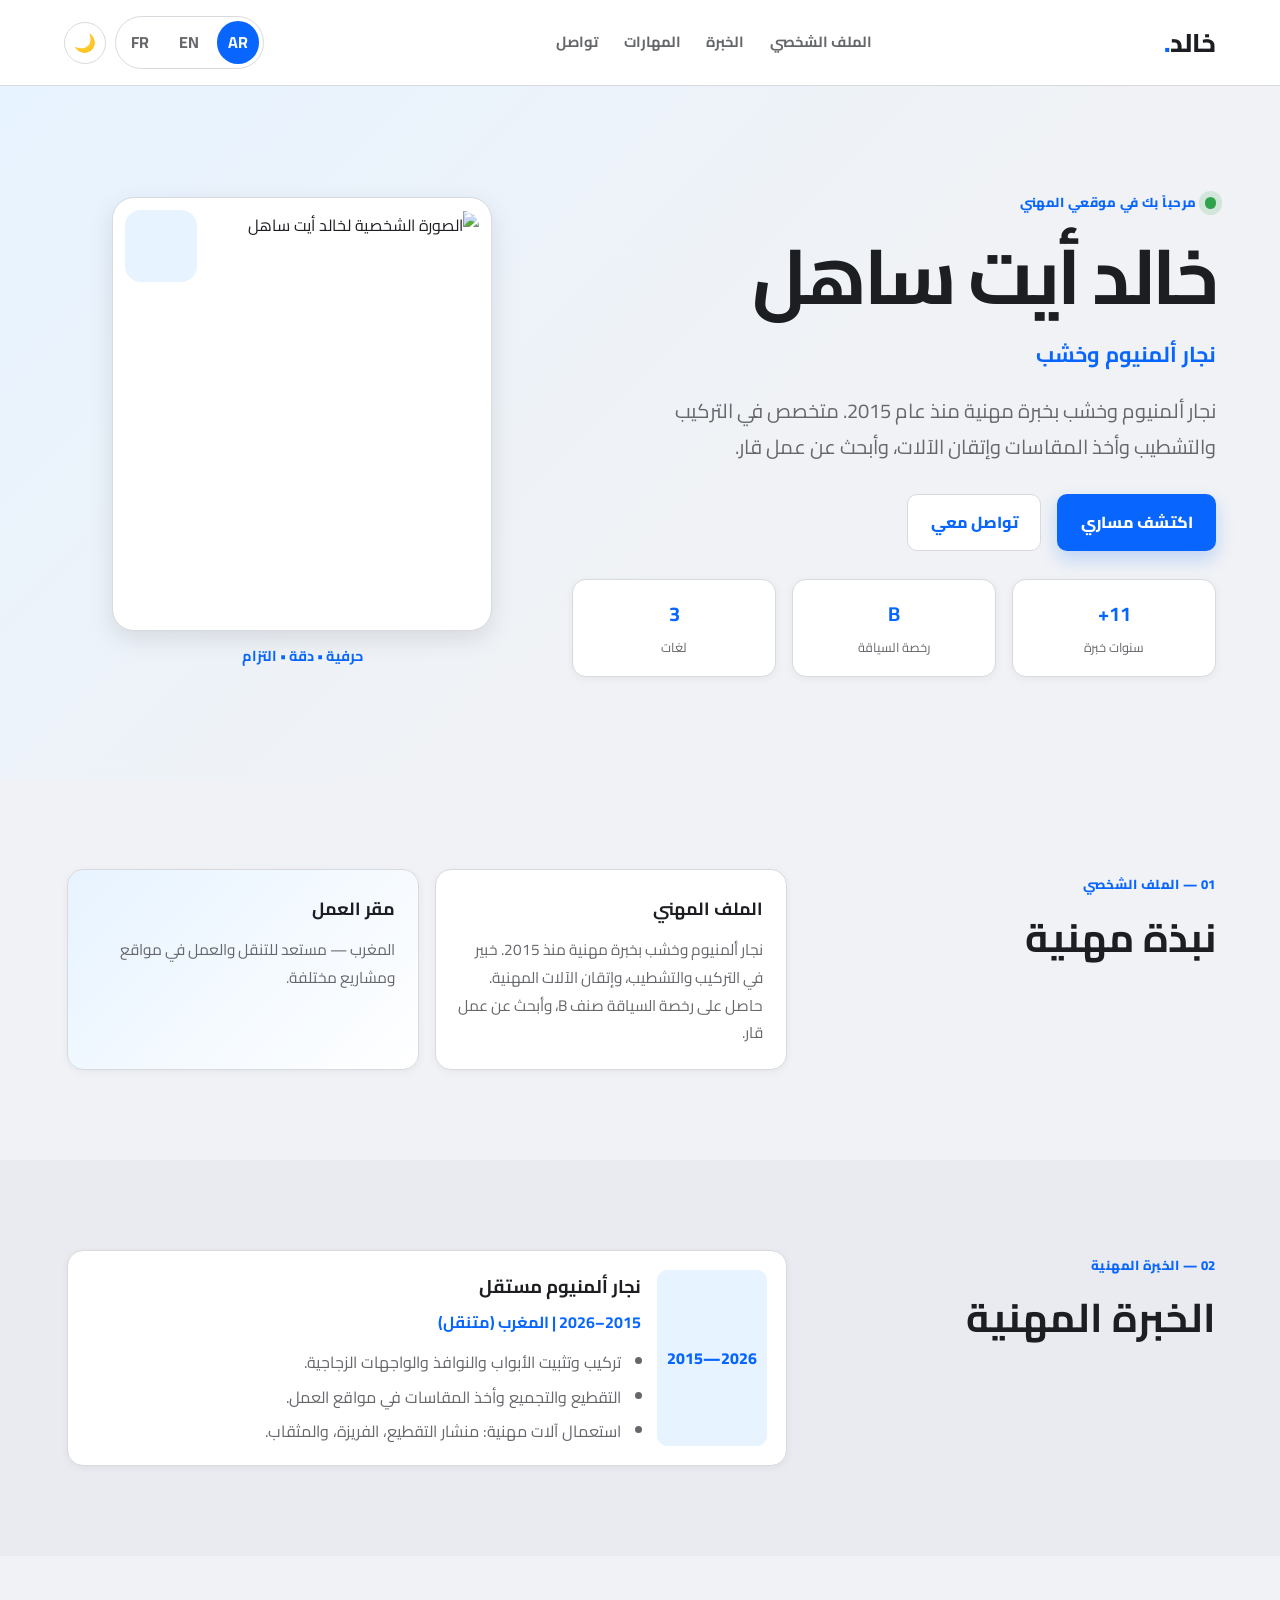
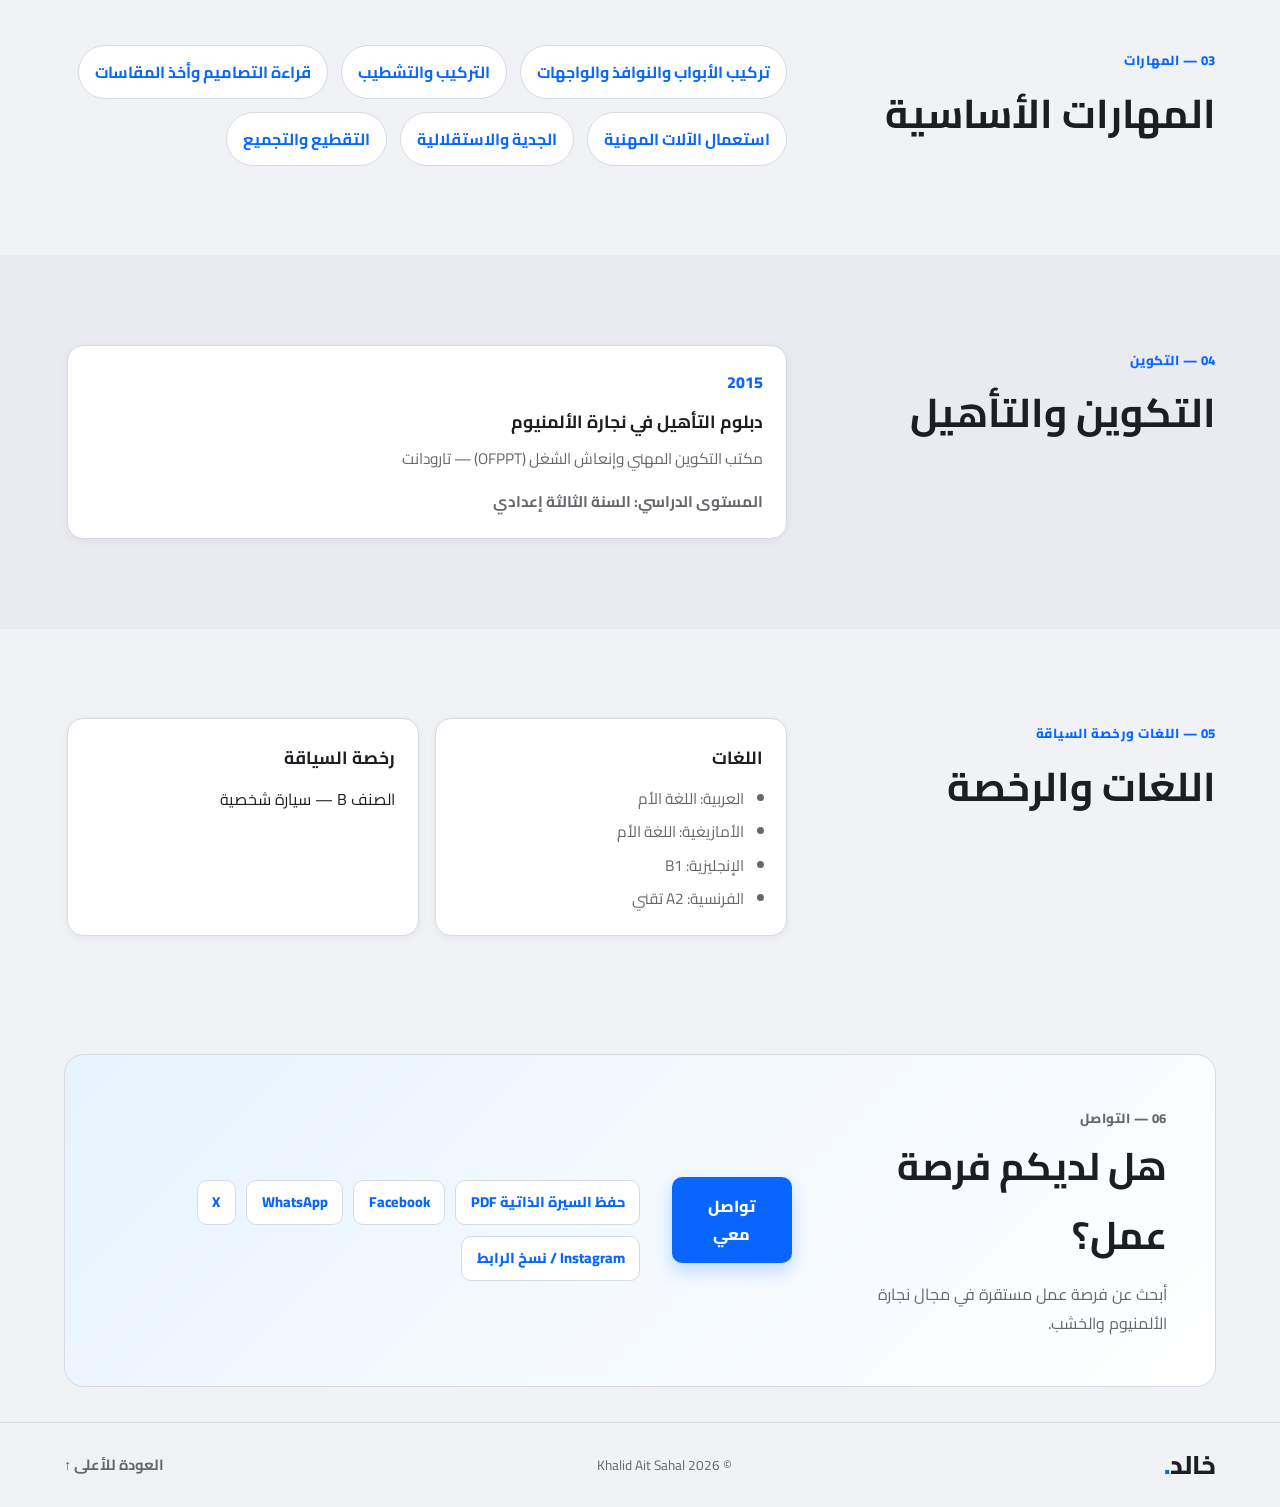
==== commit 0f70ef91: "Remove script tag for src.js Removed script tag for src.js from index.html." ====
--- a/index.html
+++ b/index.html
@@ -33,9 +33,11 @@
         <button class="lang-btn" data-lang="en" type="button" aria-pressed="false">EN</button>
         <button class="lang-btn" data-lang="fr" type="button" aria-pressed="false">FR</button>
       </div>
-      <button class="theme-toggle" id="theme-toggle" type="button" aria-label="تفعيل الوضع الداكن" aria-pressed="false" title="تغيير المظهر">
-        <span class="theme-icon" aria-hidden="true">🌙</span>
-      </button>
+      <button class="theme-toggle" id="theme-toggle" type="button"
+  aria-label="تفعيل الوضع الداكن" aria-pressed="false" title="تغيير المظهر">
+  <span class="theme-icon" aria-hidden="true">🌙</span>
+</button>
+    
     </div>
   </header>
 
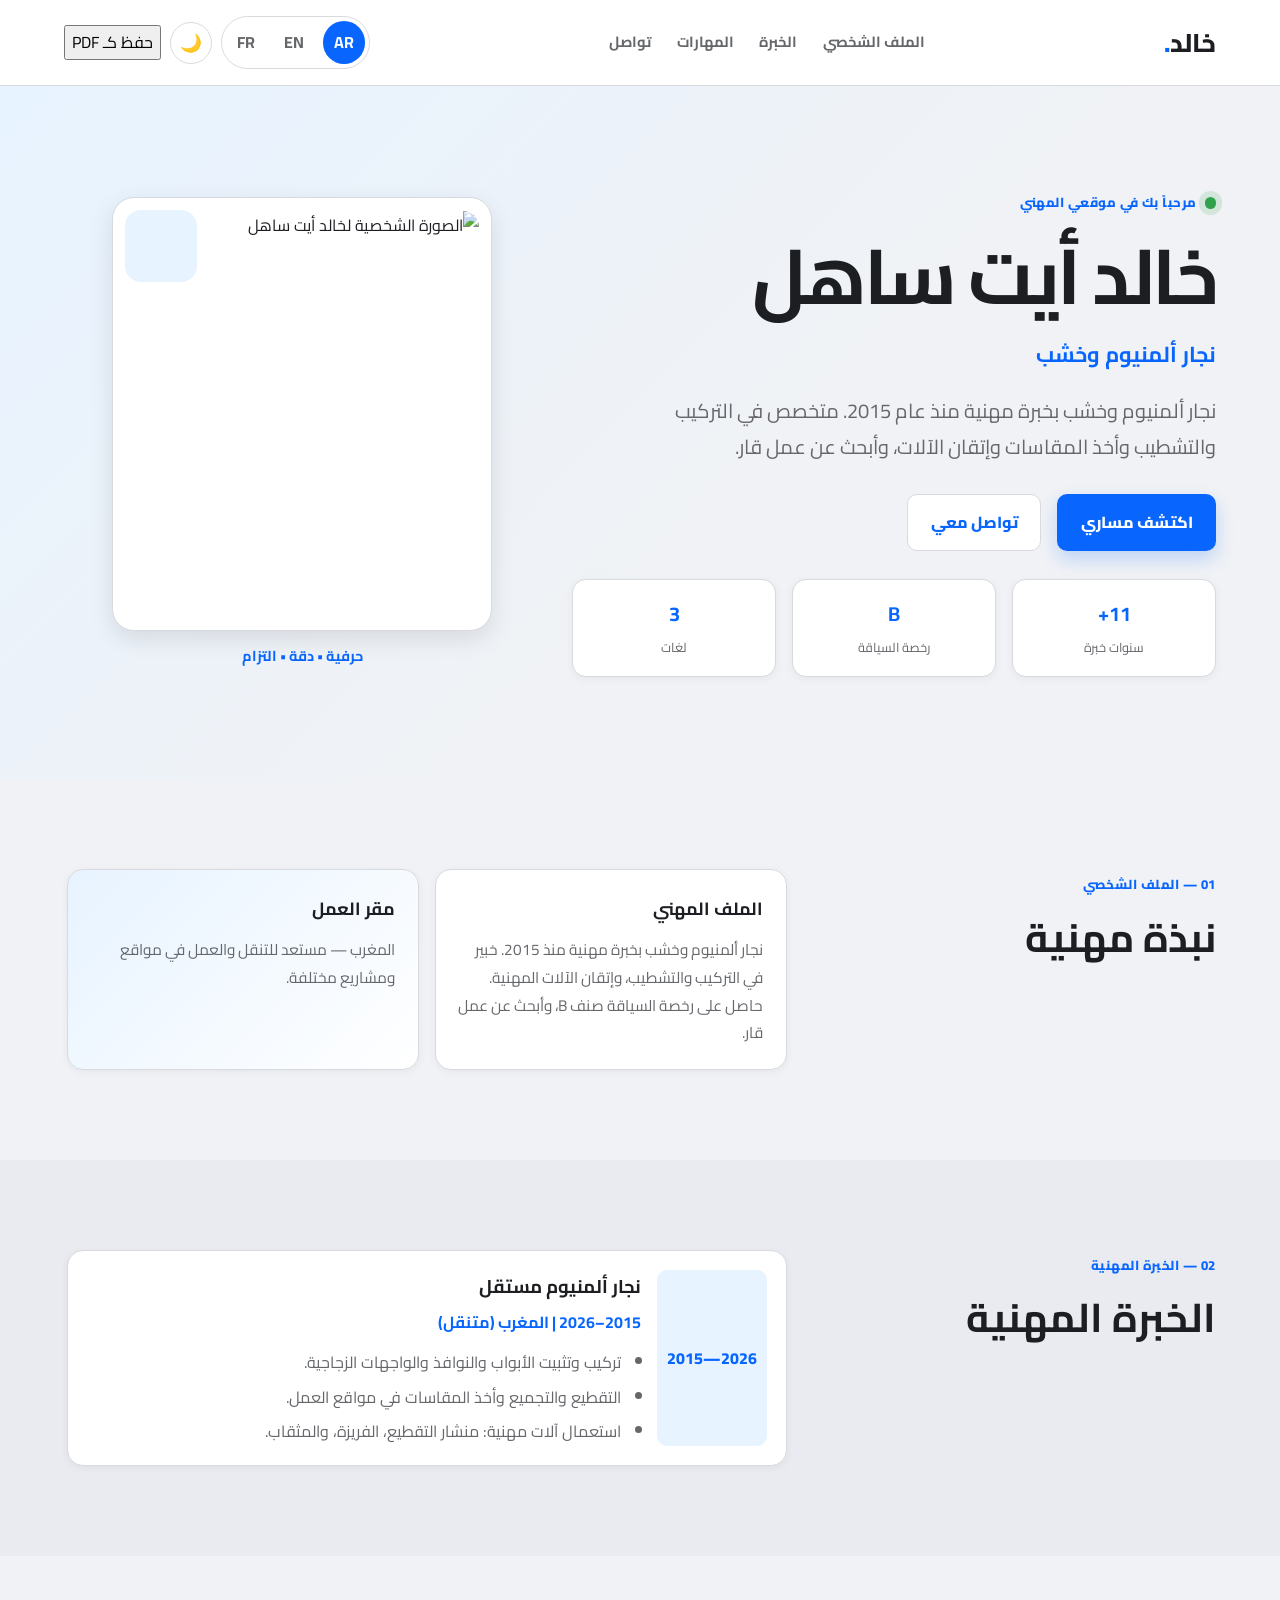
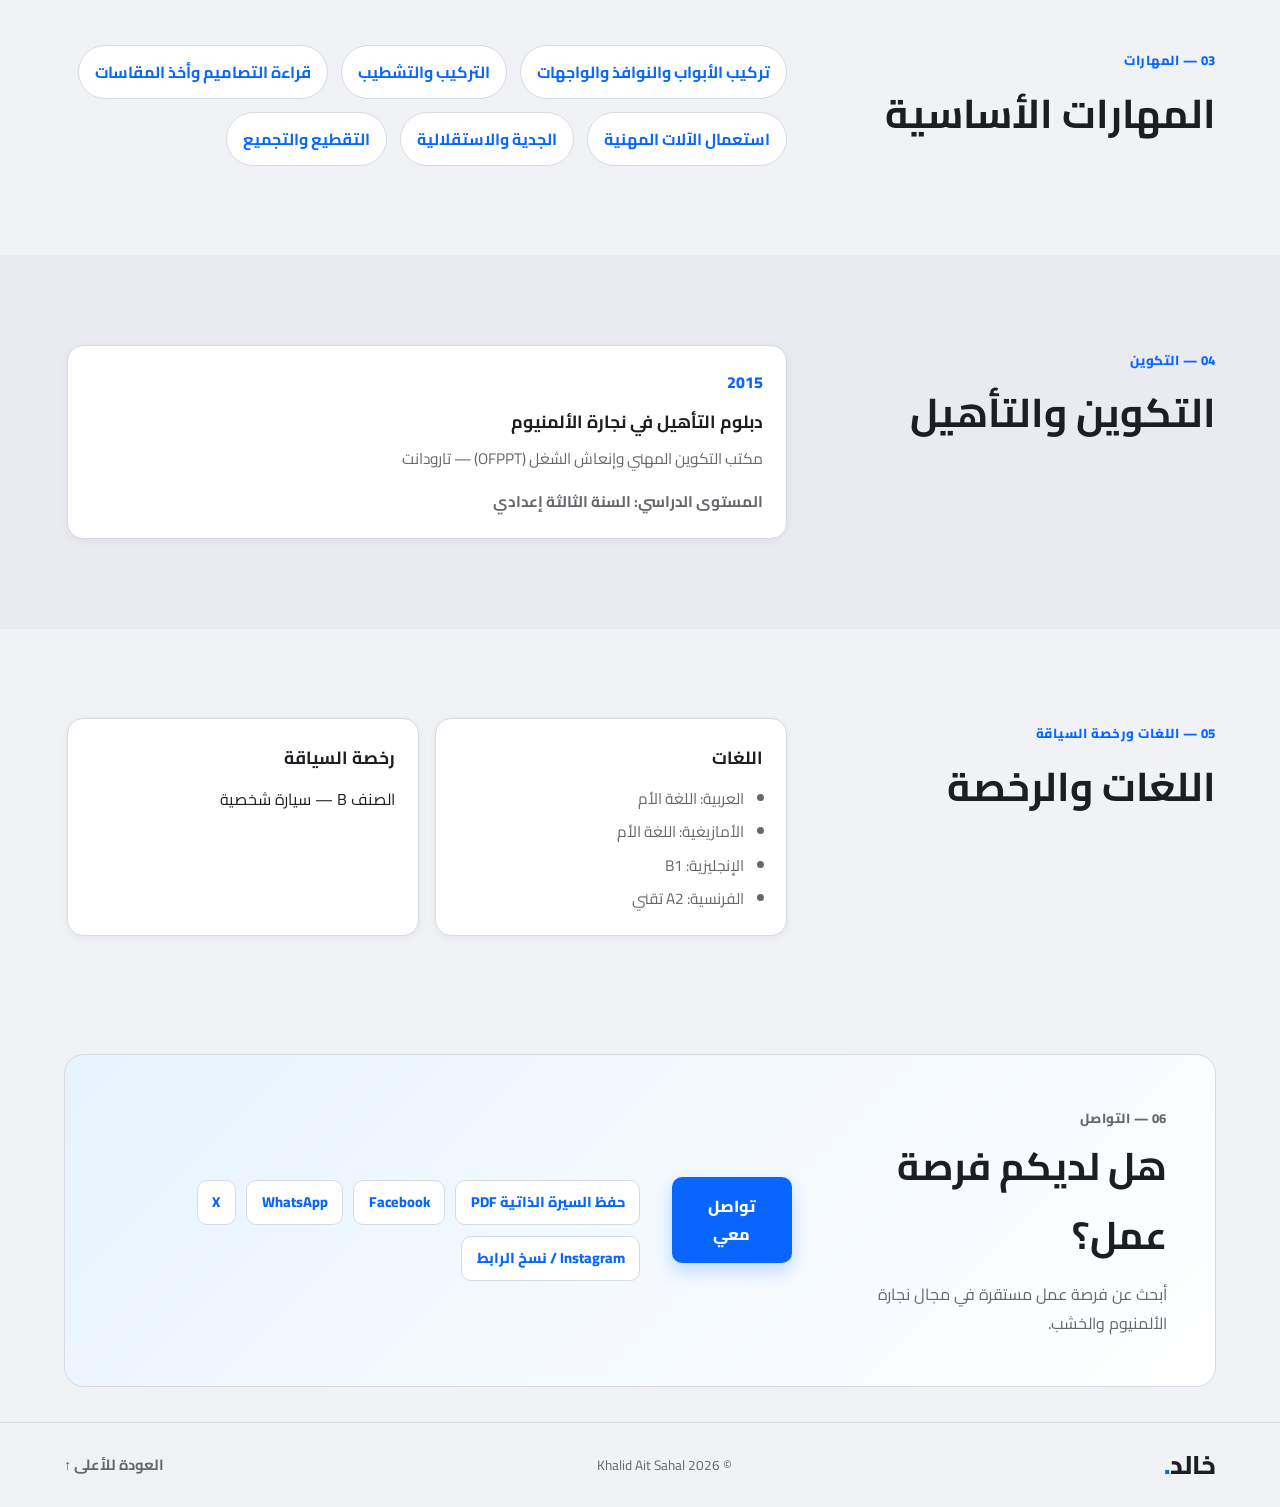
==== commit 40d5fd21: "Add print button to save as PDF" ====
--- a/index.html
+++ b/index.html
@@ -37,7 +37,11 @@
   aria-label="تفعيل الوضع الداكن" aria-pressed="false" title="تغيير المظهر">
   <span class="theme-icon" aria-hidden="true">🌙</span>
 </button>
-    
+
+      <button type="button" onclick="window.print()" class="print-button">
+  حفظ كـ PDF
+</button>
+      
     </div>
   </header>
 
--- a/style.css
+++ b/style.css
@@ -12,6 +12,19 @@
   --ink: #1c1e21;
   --muted: #65676b;
   --shadow: 0 8px 24px rgba(0, 0, 0, .1);
+}
+
+@media print {
+  @page {
+    size: A4;
+    margin: 12mm;
+  }
+
+  .content-section,
+  .hero,
+  .contact-section {
+    break-after: page;
+  }
 }
 
 * { box-sizing: border-box; }
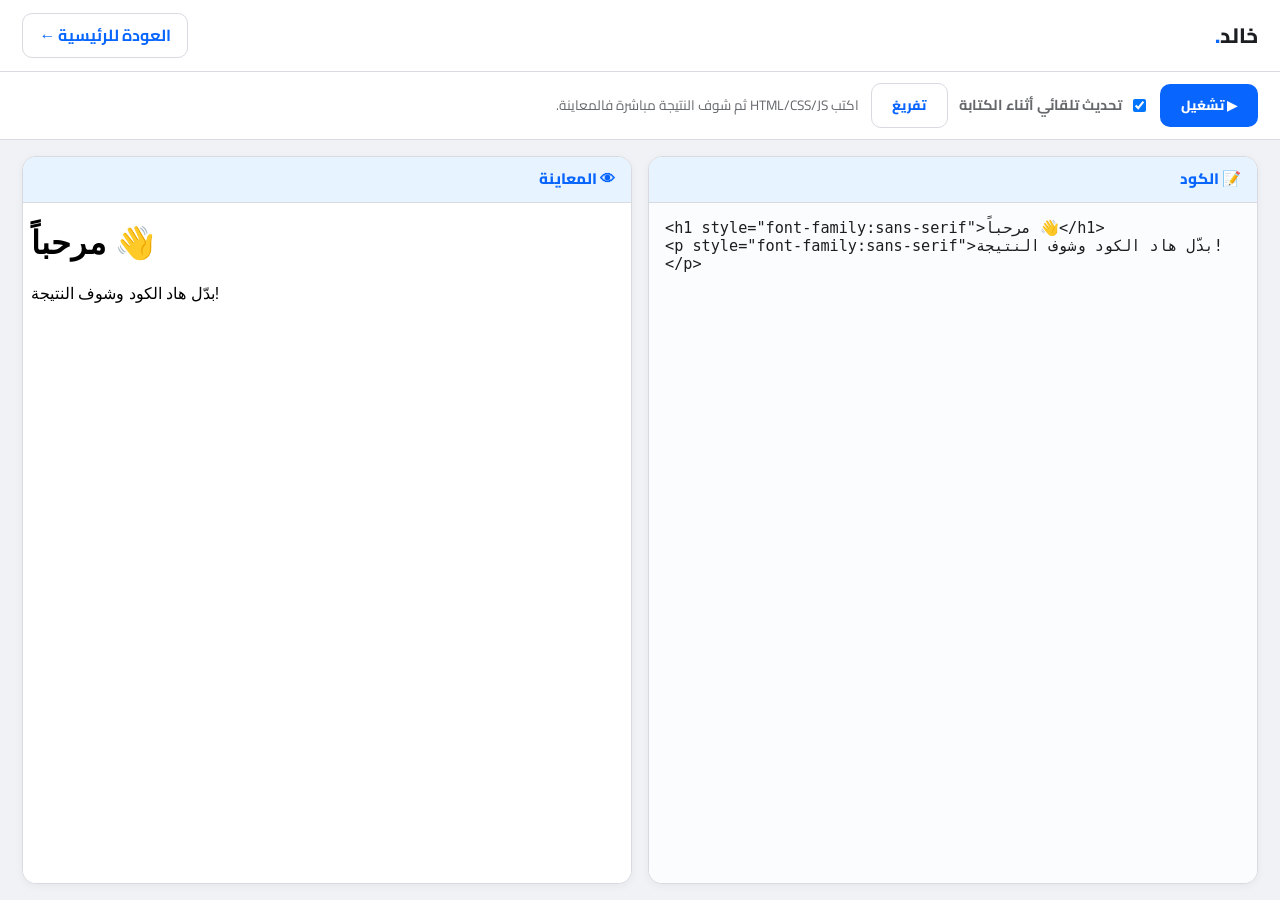
==== commit cd45ba31: "Update index.html" ====
--- a/index.html
+++ b/index.html
@@ -1,162 +1,66 @@
 <!DOCTYPE html>
 <html lang="ar" dir="rtl">
 <head>
-  <meta charset="UTF-8">
-  <meta name="viewport" content="width=device-width, initial-scale=1.0">
-  <meta name="description" content="السيرة المهنية لخالد أيت ساهل، نجار ألمنيوم وخشب بخبرة 11 سنة.">
-  <meta name="theme-color" content="#0866ff">
-  <meta name="google-site-verification" content="LPmyd0TgG3lIRaN2RH04PhGZRhZIEUfmOtvc8EFMbZM">
-  <title>Khalid Ait Sahal | CV</title>
-  <link rel="preconnect" href="https://fonts.googleapis.com">
-  <link rel="preconnect" href="https://fonts.gstatic.com" crossorigin>
-  <link href="https://fonts.googleapis.com/css2?family=Cairo:wght@400;500;600;700;800&display=swap" rel="stylesheet">
-  <script>
-    try {
-      const savedTheme = localStorage.getItem('preferred-theme');
-      if (savedTheme === 'light' || savedTheme === 'dark') document.documentElement.dataset.theme = savedTheme;
-    } catch (error) { /* Theme storage is optional. */ }
-  </script>
-  <link rel="stylesheet" href="style.css">
+<meta charset="UTF-8">
+<meta name="viewport" content="width=device-width, initial-scale=1.0">
+<title>محرر الأكواد | Khalid Ait Sahal</title>
+<link href="https://fonts.googleapis.com/css2?family=Cairo:wght@400;500;600;700;800&display=swap" rel="stylesheet">
+<style>
+:root { --bg:#f0f2f5; --paper:#ffffff; --blue:#0866ff; --blue-dark:#075ce5; --blue-soft:#e7f3ff; --line:#d8dadf; --ink:#1c1e21; --muted:#65676b; }
+* { box-sizing: border-box; }
+body { margin:0; min-height:100vh; display:flex; flex-direction:column; background:var(--bg); color:var(--ink); font-family:"Cairo",sans-serif; line-height:1.7; }
+header { display:flex; align-items:center; justify-content:space-between; gap:1rem; padding:.8rem 1.4rem; border-bottom:1px solid var(--line); background:var(--paper); }
+header .brand { font-weight:800; font-size:1.3rem; color:var(--ink); text-decoration:none; }
+header .brand span { color:var(--blue); }
+header a.home { color:var(--blue); font-weight:700; text-decoration:none; padding:.5rem 1rem; border:1px solid var(--line); border-radius:10px; background:var(--paper); }
+header a.home:hover { background:var(--blue-soft); }
+.toolbar { display:flex; flex-wrap:wrap; align-items:center; gap:.7rem; padding:.7rem 1.4rem; border-bottom:1px solid var(--line); background:var(--paper); }
+.run-btn { padding:.55rem 1.3rem; border:0; border-radius:10px; background:var(--blue); color:#fff; font-weight:800; font-family:inherit; cursor:pointer; }
+.run-btn:hover { background:var(--blue-dark); }
+.auto-label { display:inline-flex; align-items:center; gap:.4rem; color:var(--muted); font-size:.9rem; font-weight:700; cursor:pointer; }
+.hint { color:var(--muted); font-size:.85rem; }
+.workspace { flex:1; display:grid; grid-template-columns:1fr 1fr; gap:1rem; padding:1rem 1.4rem; }
+.panel { display:flex; flex-direction:column; min-height:0; overflow:hidden; border:1px solid var(--line); border-radius:14px; background:var(--paper); box-shadow:0 2px 8px rgba(0,0,0,.05); }
+.panel-title { padding:.6rem 1rem; border-bottom:1px solid var(--line); color:var(--blue); font-weight:800; font-size:.95rem; background:var(--blue-soft); }
+#code { flex:1; width:100%; min-height:45vh; resize:none; border:0; padding:1rem; font-family:Consolas,Menlo,monospace; font-size:.95rem; direction:ltr; text-align:left; color:var(--ink); background:#fbfcfe; outline:none; }
+#preview { flex:1; width:100%; border:0; background:#fff; }
+@media (max-width:820px){ .workspace { grid-template-columns:1fr; } #code { min-height:35vh; } }
+</style>
 </head>
 <body>
-  <header class="site-header">
-    <a class="brand" href="#home" aria-label="العودة إلى الرئيسية">خالد<span>.</span></a>
-    <nav class="main-nav" aria-label="التنقل الرئيسي">
-      <a href="#profile" data-i18n="navProfile">الملف الشخصي</a>
-      <a href="#experience" data-i18n="navExperience">الخبرة</a>
-      <a href="#skills" data-i18n="navSkills">المهارات</a>
-      <a href="#contact" data-i18n="navContact">تواصل</a>
-    </nav>
-    <div class="header-controls">
-      <div class="lang-switcher" role="group" aria-label="اختيار اللغة">
-        <button class="lang-btn active" data-lang="ar" type="button" aria-pressed="true">AR</button>
-        <button class="lang-btn" data-lang="en" type="button" aria-pressed="false">EN</button>
-        <button class="lang-btn" data-lang="fr" type="button" aria-pressed="false">FR</button>
-      </div>
-      <button class="theme-toggle" id="theme-toggle" type="button"
-  aria-label="تفعيل الوضع الداكن" aria-pressed="false" title="تغيير المظهر">
-  <span class="theme-icon" aria-hidden="true">🌙</span>
-</button>
+<header>
+  <a class="brand" href="/index.html">خالد<span>.</span></a>
+  <a class="home" href="/index.html">العودة للرئيسية ←</a>
+</header>
 
-      <button type="button" onclick="window.print()" class="print-button">
-  حفظ كـ PDF
-</button>
-      
-    </div>
-  </header>
+<div class="toolbar">
+  <button class="run-btn" id="run" type="button">▶ تشغيل</button>
+  <label class="auto-label"><input type="checkbox" id="auto" checked> تحديث تلقائي أثناء الكتابة</label>
+  <button class="run-btn" id="reset" type="button" style="background:var(--paper); color:var(--blue); border:1px solid var(--line);">تفريغ</button>
+  <span class="hint">اكتب HTML/CSS/JS ثم شوف النتيجة مباشرة فالمعاينة.</span>
+</div>
 
-  <main>
-    <section class="hero" id="home" aria-labelledby="page-title">
-      <div class="hero-copy">
-        <p class="eyebrow"><span class="status-dot" aria-hidden="true"></span><span data-i18n="welcome">مرحباً بك في موقعي المهني</span></p>
-        <h1 id="page-title" data-i18n="name">خالد أيت ساهل</h1>
-        <p class="subtitle" data-i18n="jobTitle">نجار ألمنيوم وخشب</p>
-        <p class="description" data-i18n="intro">نجار ألمنيوم وخشب بخبرة مهنية منذ عام 2015. متخصص في التركيب والتشطيب وأخذ المقاسات وإتقان الآلات، وأبحث عن عمل قار.</p>
-        <div class="hero-actions">
-          <a href="#profile" class="button button-primary" data-i18n="profileButton">اكتشف مساري</a>
-          <a href="#contact" class="button button-secondary" data-i18n="contactButton">تواصل معي</a>
-        </div>
-        <ul class="mini-stats" aria-label="معلومات سريعة">
-          <li><strong>11+</strong><span data-i18n="statYears">سنوات خبرة</span></li>
-          <li><strong>B</strong><span data-i18n="statLicense">رخصة السياقة</span></li>
-          <li><strong>3</strong><span data-i18n="statLanguages">لغات</span></li>
-        </ul>
-      </div>
-      <div class="hero-visual">
-        <div class="photo-card"><img src="K.jpeg" alt="الصورة الشخصية لخالد أيت ساهل"></div>
-        <span class="photo-caption" data-i18n="photoCaption">حرفية • دقة • التزام</span>
-      </div>
-    </section>
+<main class="workspace">
+  <section class="panel">
+    <div class="panel-title">📝 الكود</div>
+    <textarea id="code" spellcheck="false" aria-label="منطقة كتابة الكود"><h1 style="font-family:sans-serif">مرحباً 👋</h1>
+<p style="font-family:sans-serif">بدّل هاد الكود وشوف النتيجة!</p></textarea>
+  </section>
+  <section class="panel">
+    <div class="panel-title">👁 المعاينة</div>
+    <iframe id="preview" title="معاينة النتيجة" sandbox="allow-scripts"></iframe>
+  </section>
+</main>
 
-    <section class="content-section" id="profile" aria-labelledby="profile-title">
-      <div class="section-heading"><p class="eyebrow" data-i18n="sectionProfileEyebrow">01 — الملف الشخصي</p><h2 id="profile-title" data-i18n="sectionProfileTitle">نبذة مهنية</h2></div>
-      <div class="section-body">
-        <div class="profile-grid">
-          <article class="profile-card"><h3 data-i18n="profileCardTitle">الملف المهني</h3><p data-i18n="profileText">نجار ألمنيوم وخشب بخبرة مهنية منذ 2015. خبير في التركيب والتشطيب، وإتقان الآلات المهنية. حاصل على رخصة السياقة صنف B، وأبحث عن عمل قار.</p></article>
-          <article class="profile-card accent"><h3 data-i18n="availabilityTitle">مقر العمل</h3><p data-i18n="availabilityText">المغرب — مستعد للتنقل والعمل في مواقع ومشاريع مختلفة.</p></article>
-        </div>
-      </div>
-    </section>
-
-    <section class="content-section section-alt" id="experience" aria-labelledby="experience-title">
-      <div class="section-heading"><p class="eyebrow" data-i18n="sectionExperienceEyebrow">02 — الخبرة المهنية</p><h2 id="experience-title" data-i18n="sectionExperienceTitle">الخبرة المهنية</h2></div>
-      <div class="section-body">
-        <article class="timeline-item">
-          <div class="timeline-badge">2015—2026</div>
-          <div class="timeline-content"><h3 data-i18n="jobTitle1">نجار ألمنيوم مستقل</h3><p class="meta" data-i18n="jobMeta1">2015–2026 | المغرب (متنقل)</p>
-            <ul><li data-i18n="jobTask1A">تركيب وتثبيت الأبواب والنوافذ والواجهات الزجاجية.</li><li data-i18n="jobTask1B">التقطيع والتجميع وأخذ المقاسات في مواقع العمل.</li><li data-i18n="jobTask1C">استعمال آلات مهنية: منشار التقطيع، الفريزة، والمثقاب.</li></ul>
-          </div>
-        </article>
-      </div>
-    </section>
-
-    <section class="content-section" id="skills" aria-labelledby="skills-title">
-      <div class="section-heading"><p class="eyebrow" data-i18n="sectionSkillsEyebrow">03 — المهارات</p><h2 id="skills-title" data-i18n="sectionSkillsTitle">المهارات الأساسية</h2></div>
-      <div class="section-body"><ul class="skills-grid">
-        <li class="skill-item" data-i18n="skill1">تركيب الأبواب والنوافذ والواجهات</li><li class="skill-item" data-i18n="skill2">التركيب والتشطيب</li><li class="skill-item" data-i18n="skill3">قراءة التصاميم وأخذ المقاسات</li><li class="skill-item" data-i18n="skill4">استعمال الآلات المهنية</li><li class="skill-item" data-i18n="skill5">الجدية والاستقلالية</li><li class="skill-item" data-i18n="skill6">التقطيع والتجميع</li>
-      </ul></div>
-    </section>
-
-    <section class="content-section section-alt" id="education" aria-labelledby="education-title">
-      <div class="section-heading"><p class="eyebrow" data-i18n="sectionEducationEyebrow">04 — التكوين</p><h2 id="education-title" data-i18n="sectionEducationTitle">التكوين والتأهيل</h2></div>
-      <div class="section-body"><article class="profile-card education-card"><span class="education-year">2015</span><h3 data-i18n="educationTitle">دبلوم التأهيل في نجارة الألمنيوم</h3><p data-i18n="educationPlace">مكتب التكوين المهني وإنعاش الشغل (OFPPT) — تارودانت</p><p class="meta" data-i18n="educationLevel">المستوى الدراسي: السنة الثالثة إعدادي</p></article></div>
-    </section>
-
-    <section class="content-section" id="languages" aria-labelledby="languages-title">
-      <div class="section-heading"><p class="eyebrow" data-i18n="sectionLanguagesEyebrow">05 — اللغات ورخصة السياقة</p><h2 id="languages-title" data-i18n="sectionLanguagesTitle">اللغات والرخصة</h2></div>
-      <div class="section-body languages-grid">
-        <article class="info-box"><h3 data-i18n="langTitle">اللغات</h3><ul><li data-i18n="langArabic">العربية: اللغة الأم</li><li data-i18n="langAmazigh">الأمازيغية: اللغة الأم</li><li data-i18n="langEnglish">الإنجليزية: B1</li><li data-i18n="langFrench">الفرنسية: A2 تقني</li></ul></article>
-        <article class="info-box"><h3 data-i18n="licenseTitle">رخصة السياقة</h3><p data-i18n="licenseText">الصنف B — سيارة شخصية</p></article>
-      </div>
-    </section>
-
-    <section class="contact-section" id="contact" aria-labelledby="contact-title">
-      <div class="contact-copy"><p class="eyebrow" data-i18n="contactEyebrow">06 — التواصل</p><h2 id="contact-title" data-i18n="contactTitle">هل لديكم فرصة عمل؟</h2><p data-i18n="contactText">أبحث عن فرصة عمل مستقرة في مجال نجارة الألمنيوم والخشب.</p></div>
-      <a class="button button-primary" href="mailto:" data-i18n="contactButtonMail">تواصل معي</a>
-    </section>
-  </main>
-
-  <footer class="site-footer"><a class="brand" href="#home">خالد<span>.</span></a><p>© 2026 Khalid Ait Sahal</p><a class="back-to-top" href="#home" data-i18n="backTop">العودة للأعلى ↑</a></footer>
-
-  <script>
-    const translations = {
-      ar: {
-        navProfile:'الملف الشخصي',navExperience:'الخبرة',navSkills:'المهارات',navContact:'تواصل',welcome:'مرحباً بك في موقعي المهني',name:'خالد أيت ساهل',jobTitle:'نجار ألمنيوم وخشب',intro:'نجار ألمنيوم وخشب بخبرة مهنية منذ عام 2015. متخصص في التركيب والتشطيب وأخذ المقاسات وإتقان الآلات، وأبحث عن عمل قار.',profileButton:'اكتشف مساري',contactButton:'تواصل معي',statYears:'سنوات خبرة',statLicense:'رخصة السياقة',statLanguages:'لغات',photoCaption:'حرفية • دقة • التزام',
-        sectionProfileEyebrow:'01 — الملف الشخصي',sectionProfileTitle:'نبذة مهنية',profileCardTitle:'الملف المهني',profileText:'نجار ألمنيوم وخشب بخبرة مهنية منذ 2015. خبير في التركيب والتشطيب، وإتقان الآلات المهنية. حاصل على رخصة السياقة صنف B، وأبحث عن عمل قار.',availabilityTitle:'مقر العمل',availabilityText:'المغرب — مستعد للتنقل والعمل في مواقع ومشاريع مختلفة.',sectionExperienceEyebrow:'02 — الخبرة المهنية',sectionExperienceTitle:'الخبرة المهنية',jobTitle1:'نجار ألمنيوم مستقل',jobMeta1:'2015–2026 | المغرب (متنقل)',jobTask1A:'تركيب وتثبيت الأبواب والنوافذ والواجهات الزجاجية.',jobTask1B:'التقطيع والتجميع وأخذ المقاسات في مواقع العمل.',jobTask1C:'استعمال آلات مهنية: منشار التقطيع، الفريزة، والمثقاب.',
-        sectionSkillsEyebrow:'03 — المهارات',sectionSkillsTitle:'المهارات الأساسية',skill1:'تركيب الأبواب والنوافذ والواجهات',skill2:'التركيب والتشطيب',skill3:'قراءة التصاميم وأخذ المقاسات',skill4:'استعمال الآلات المهنية',skill5:'الجدية والاستقلالية',skill6:'التقطيع والتجميع',sectionEducationEyebrow:'04 — التكوين',sectionEducationTitle:'التكوين والتأهيل',educationTitle:'دبلوم التأهيل في نجارة الألمنيوم',educationPlace:'مكتب التكوين المهني وإنعاش الشغل (OFPPT) — تارودانت',educationLevel:'المستوى الدراسي: السنة الثالثة إعدادي',
-        sectionLanguagesEyebrow:'05 — اللغات ورخصة السياقة',sectionLanguagesTitle:'اللغات والرخصة',langTitle:'اللغات',langArabic:'العربية: اللغة الأم',langAmazigh:'الأمازيغية: اللغة الأم',langEnglish:'الإنجليزية: B1',langFrench:'الفرنسية: A2 تقني',licenseTitle:'رخصة السياقة',licenseText:'الصنف B — سيارة شخصية',contactEyebrow:'06 — التواصل',contactTitle:'هل لديكم فرصة عمل؟',contactText:'أبحث عن فرصة عمل مستقرة في مجال نجارة الألمنيوم والخشب.',contactButtonMail:'تواصل معي',backTop:'العودة للأعلى ↑'
-      },
-      en: {
-        navProfile:'Profile',navExperience:'Experience',navSkills:'Skills',navContact:'Contact',welcome:'Welcome to my professional website',name:'Khalid Ait Sahal',jobTitle:'Aluminium and Wood Joiner',intro:'Aluminium and wood joiner with professional experience since 2015. Skilled in installation, finishing, measuring, and operating professional machinery. Seeking a stable position.',profileButton:'Explore my profile',contactButton:'Contact me',statYears:'years of experience',statLicense:'driving licence',statLanguages:'languages',photoCaption:'Craftsmanship • Precision • Commitment',
-        sectionProfileEyebrow:'01 — Profile',sectionProfileTitle:'Professional profile',profileCardTitle:'About me',profileText:'Aluminium and wood joiner with professional experience since 2015. Skilled in installation and finishing, with experience operating professional machinery. Class B driving licence. Seeking stable employment.',availabilityTitle:'Location',availabilityText:'Morocco — willing to travel and work at different project sites.',sectionExperienceEyebrow:'02 — Professional experience',sectionExperienceTitle:'Work experience',jobTitle1:'Self-employed aluminium joiner',jobMeta1:'2015–2026 | Morocco (mobile)',jobTask1A:'Installed and fitted doors, windows, and glass façades.',jobTask1B:'Cutting, assembly, and on-site measurements.',jobTask1C:'Operated professional equipment: cut-off saw, router, and drill.',
-        sectionSkillsEyebrow:'03 — Skills',sectionSkillsTitle:'Core skills',skill1:'Door, window, and façade installation',skill2:'Installation and finishing',skill3:'Reading plans and taking measurements',skill4:'Operating professional machinery',skill5:'Reliable and self-motivated',skill6:'Cutting and assembly',sectionEducationEyebrow:'04 — Education',sectionEducationTitle:'Training and qualification',educationTitle:'Vocational qualification in aluminium joinery',educationPlace:'OFPPT Vocational Training Centre — Taroudant',educationLevel:'Education: completed 3rd year of middle school',
-        sectionLanguagesEyebrow:'05 — Languages and driving licence',sectionLanguagesTitle:'Languages and licence',langTitle:'Languages',langArabic:'Arabic: Native',langAmazigh:'Amazigh: Native',langEnglish:'English: B1',langFrench:'French: A2 (technical)',licenseTitle:'Driving licence',licenseText:'Class B — personal vehicle',contactEyebrow:'06 — Contact',contactTitle:'Are you hiring?',contactText:'I am looking for a stable opportunity in aluminium and wood joinery.',contactButtonMail:'Get in touch',backTop:'Back to top ↑'
-      },
-      fr: {
-        navProfile:'Profil',navExperience:'Expérience',navSkills:'Compétences',navContact:'Contact',welcome:'Bienvenue sur mon site professionnel',name:'Khalid Ait Sahal',jobTitle:'Menuisier aluminium et bois',intro:'Menuisier aluminium et bois avec une expérience professionnelle depuis 2015. Spécialisé dans la pose, les finitions, la prise de mesures et l’utilisation de machines professionnelles. À la recherche d’un emploi stable.',profileButton:'Découvrir mon profil',contactButton:'Me contacter',statYears:'ans d’expérience',statLicense:'permis de conduire',statLanguages:'langues',photoCaption:'Savoir-faire • Précision • Engagement',
-        sectionProfileEyebrow:'01 — Profil',sectionProfileTitle:'Profil professionnel',profileCardTitle:'À propos de moi',profileText:'Menuisier aluminium et bois avec une expérience professionnelle depuis 2015. Compétent en pose et finition, et dans l’utilisation de machines professionnelles. Permis B. À la recherche d’un emploi stable.',availabilityTitle:'Lieu de travail',availabilityText:'Maroc — mobile et disponible pour différents chantiers.',sectionExperienceEyebrow:'02 — Expérience professionnelle',sectionExperienceTitle:'Expérience professionnelle',jobTitle1:'Menuisier aluminium indépendant',jobMeta1:'2015–2026 | Maroc (mobile)',jobTask1A:'Pose et installation de portes, fenêtres et baies vitrées.',jobTask1B:'Découpe, assemblage et prise de mesures sur chantier.',jobTask1C:'Utilisation de machines professionnelles : scie à tronçonner, défonceuse et perceuse.',
-        sectionSkillsEyebrow:'03 — Compétences',sectionSkillsTitle:'Compétences clés',skill1:'Pose de portes, fenêtres et façades',skill2:'Pose et finition',skill3:'Lecture de plans et prise de mesures',skill4:'Utilisation de machines professionnelles',skill5:'Sérieux et autonomie',skill6:'Découpe et assemblage',sectionEducationEyebrow:'04 — Formation',sectionEducationTitle:'Formation et qualification',educationTitle:'Diplôme de qualification en menuiserie aluminium',educationPlace:'Centre de formation professionnelle OFPPT — Taroudant',educationLevel:'Niveau scolaire : 3e année du collège',
-        sectionLanguagesEyebrow:'05 — Langues et permis',sectionLanguagesTitle:'Langues et permis',langTitle:'Langues',langArabic:'Arabe : langue maternelle',langAmazigh:'Amazighe : langue maternelle',langEnglish:'Anglais : B1',langFrench:'Français : A2 technique',licenseTitle:'Permis de conduire',licenseText:'Permis B — véhicule personnel',contactEyebrow:'06 — Contact',contactTitle:'Vous recrutez ?',contactText:'Je recherche un emploi stable dans la menuiserie aluminium et bois.',contactButtonMail:'Me contacter',backTop:'Retour en haut ↑'
-      }
-    };
-    const buttons = document.querySelectorAll('.lang-btn');
-    const elements = document.querySelectorAll('[data-i18n]');
-    function applyLanguage(language) {
-      document.documentElement.lang = language;
-      document.documentElement.dir = language === 'ar' ? 'rtl' : 'ltr';
-      elements.forEach((element) => { element.textContent = translations[language][element.dataset.i18n] || element.textContent; });
-      buttons.forEach((button) => {
-        const active = button.dataset.lang === language;
-        button.classList.toggle('active', active);
-        button.setAttribute('aria-pressed', String(active));
-      });
-      try { localStorage.setItem('preferred-language', language); } catch (error) { /* Storage is optional. */ }
-    }
-    buttons.forEach((button) => button.addEventListener('click', () => applyLanguage(button.dataset.lang)));
-    let language = 'ar';
-    try { if (translations[localStorage.getItem('preferred-language')]) language = localStorage.getItem('preferred-language'); } catch (error) { /* Arabic is the default. */ }
-    applyLanguage(language);
-  </script>
-  <script src="src.js"></script>
+<script>
+const code = document.getElementById('code');
+const preview = document.getElementById('preview');
+const auto = document.getElementById('auto');
+function render(){ preview.srcdoc = code.value; }
+document.getElementById('run').addEventListener('click', render);
+document.getElementById('reset').addEventListener('click', () => { code.value = ''; render(); code.focus(); });
+code.addEventListener('input', () => { if (auto.checked) render(); });
+render();
+</script>
 </body>
 </html>
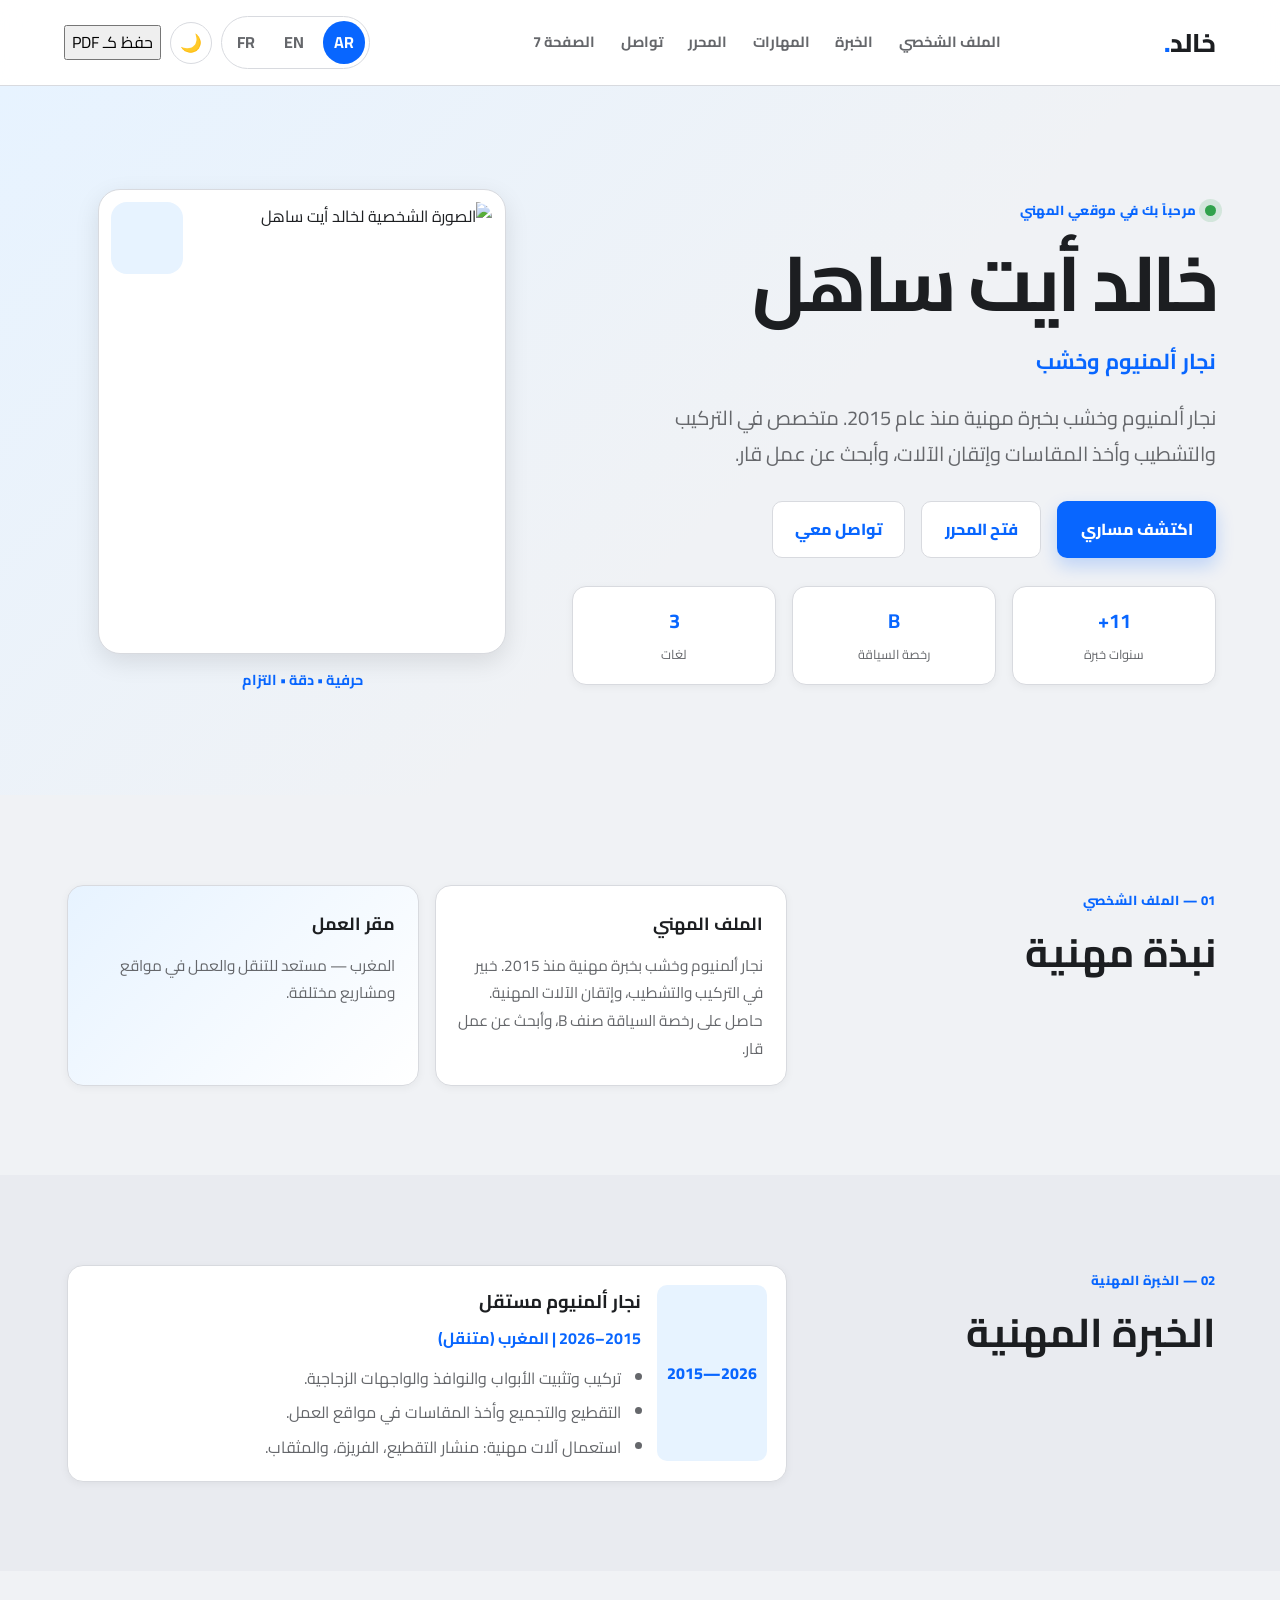
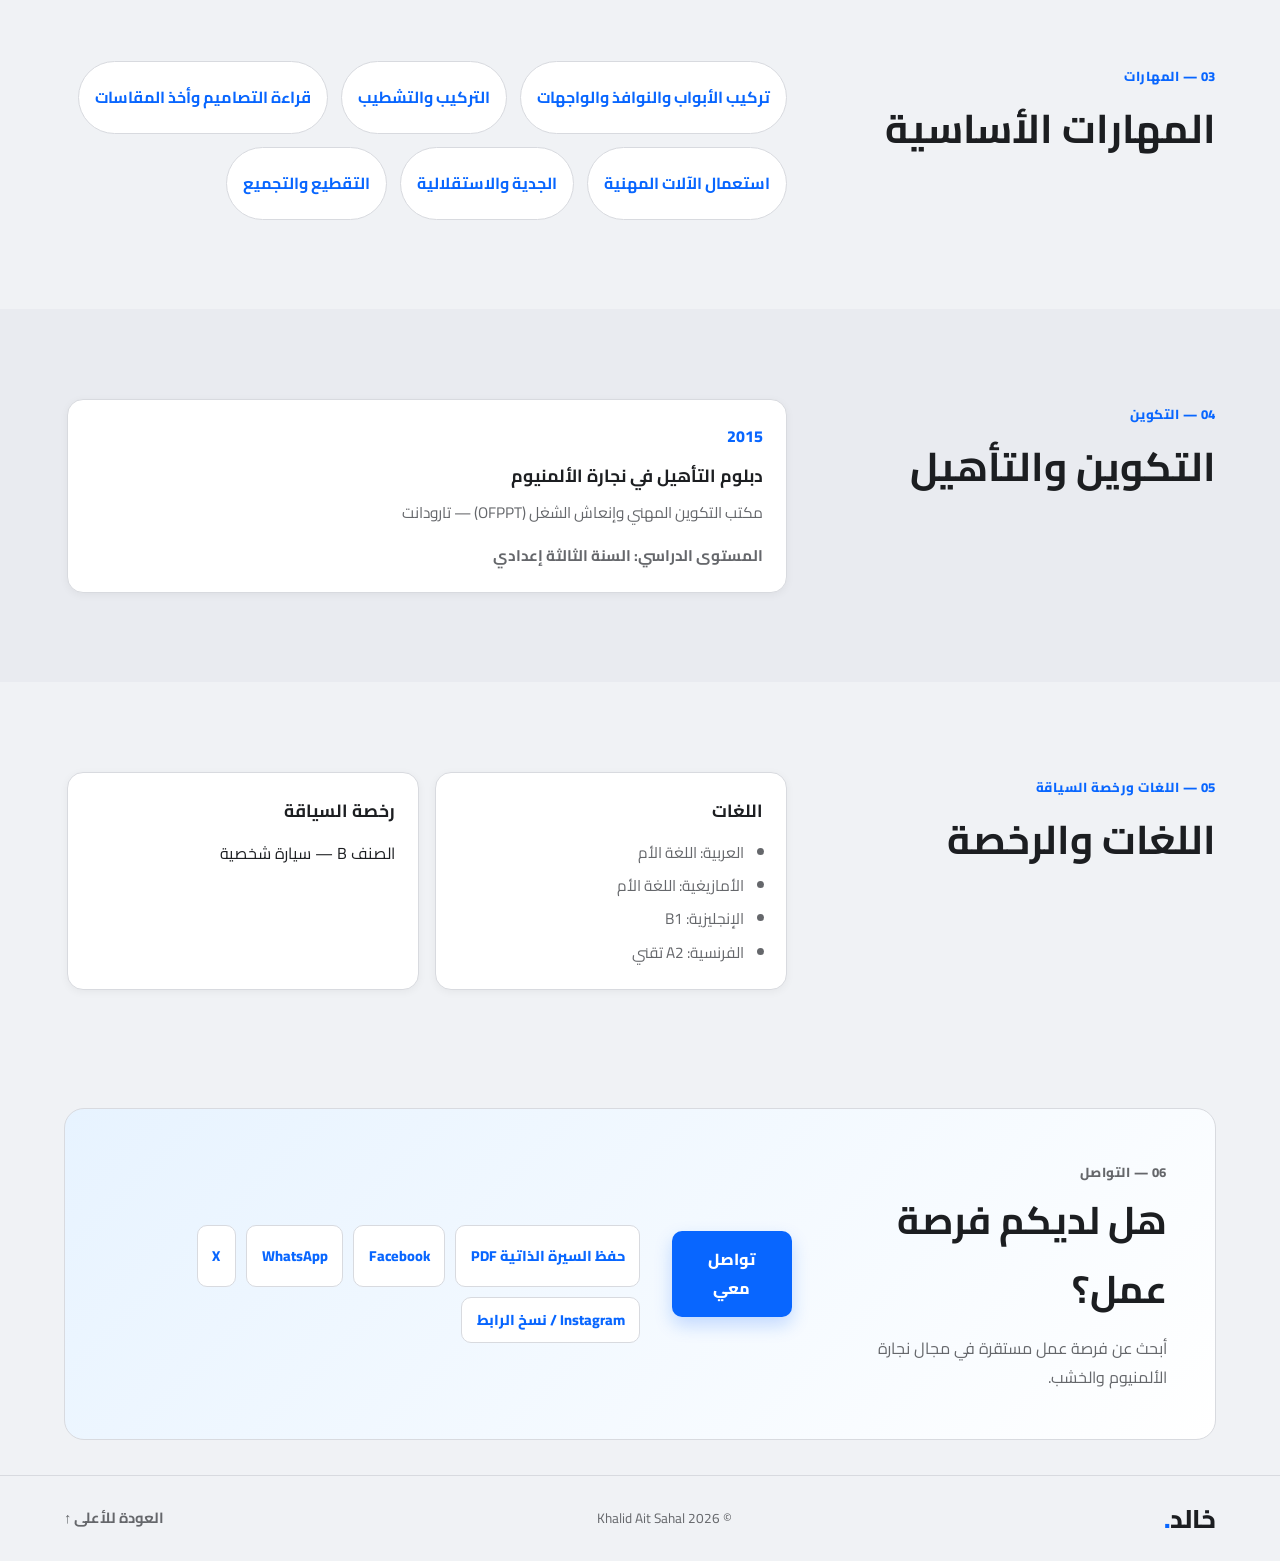
==== commit 6180a8da: "Update index.html" ====
--- a/index.html
+++ b/index.html
@@ -1,66 +1,164 @@
 <!DOCTYPE html>
 <html lang="ar" dir="rtl">
 <head>
-<meta charset="UTF-8">
-<meta name="viewport" content="width=device-width, initial-scale=1.0">
-<title>محرر الأكواد | Khalid Ait Sahal</title>
-<link href="https://fonts.googleapis.com/css2?family=Cairo:wght@400;500;600;700;800&display=swap" rel="stylesheet">
-<style>
-:root { --bg:#f0f2f5; --paper:#ffffff; --blue:#0866ff; --blue-dark:#075ce5; --blue-soft:#e7f3ff; --line:#d8dadf; --ink:#1c1e21; --muted:#65676b; }
-* { box-sizing: border-box; }
-body { margin:0; min-height:100vh; display:flex; flex-direction:column; background:var(--bg); color:var(--ink); font-family:"Cairo",sans-serif; line-height:1.7; }
-header { display:flex; align-items:center; justify-content:space-between; gap:1rem; padding:.8rem 1.4rem; border-bottom:1px solid var(--line); background:var(--paper); }
-header .brand { font-weight:800; font-size:1.3rem; color:var(--ink); text-decoration:none; }
-header .brand span { color:var(--blue); }
-header a.home { color:var(--blue); font-weight:700; text-decoration:none; padding:.5rem 1rem; border:1px solid var(--line); border-radius:10px; background:var(--paper); }
-header a.home:hover { background:var(--blue-soft); }
-.toolbar { display:flex; flex-wrap:wrap; align-items:center; gap:.7rem; padding:.7rem 1.4rem; border-bottom:1px solid var(--line); background:var(--paper); }
-.run-btn { padding:.55rem 1.3rem; border:0; border-radius:10px; background:var(--blue); color:#fff; font-weight:800; font-family:inherit; cursor:pointer; }
-.run-btn:hover { background:var(--blue-dark); }
-.auto-label { display:inline-flex; align-items:center; gap:.4rem; color:var(--muted); font-size:.9rem; font-weight:700; cursor:pointer; }
-.hint { color:var(--muted); font-size:.85rem; }
-.workspace { flex:1; display:grid; grid-template-columns:1fr 1fr; gap:1rem; padding:1rem 1.4rem; }
-.panel { display:flex; flex-direction:column; min-height:0; overflow:hidden; border:1px solid var(--line); border-radius:14px; background:var(--paper); box-shadow:0 2px 8px rgba(0,0,0,.05); }
-.panel-title { padding:.6rem 1rem; border-bottom:1px solid var(--line); color:var(--blue); font-weight:800; font-size:.95rem; background:var(--blue-soft); }
-#code { flex:1; width:100%; min-height:45vh; resize:none; border:0; padding:1rem; font-family:Consolas,Menlo,monospace; font-size:.95rem; direction:ltr; text-align:left; color:var(--ink); background:#fbfcfe; outline:none; }
-#preview { flex:1; width:100%; border:0; background:#fff; }
-@media (max-width:820px){ .workspace { grid-template-columns:1fr; } #code { min-height:35vh; } }
-</style>
+  <meta charset="UTF-8">
+  <meta name="viewport" content="width=device-width, initial-scale=1.0">
+  <meta name="description" content="السيرة المهنية لخالد أيت ساهل، نجار ألمنيوم وخشب بخبرة 11 سنة.">
+  <meta name="theme-color" content="#0866ff">
+  <meta name="google-site-verification" content="LPmyd0TgG3lIRaN2RH04PhGZRhZIEUfmOtvc8EFMbZM">
+  <title>Khalid Ait Sahal | CV</title>
+  <link rel="preconnect" href="https://fonts.googleapis.com">
+  <link rel="preconnect" href="https://fonts.gstatic.com" crossorigin>
+  <link href="https://fonts.googleapis.com/css2?family=Cairo:wght@400;500;600;700;800&display=swap" rel="stylesheet">
+  <script>
+    try {
+      const savedTheme = localStorage.getItem('preferred-theme');
+      if (savedTheme === 'light' || savedTheme === 'dark') document.documentElement.dataset.theme = savedTheme;
+    } catch (error) { /* Theme storage is optional. */ }
+  </script>
+  <link rel="stylesheet" href="style.css">
 </head>
 <body>
-<header>
-  <a class="brand" href="/index.html">خالد<span>.</span></a>
-  <a class="home" href="/index.html">العودة للرئيسية ←</a>
-</header>
+  <header class="site-header">
+    <a class="brand" href="#home" aria-label="العودة إلى الرئيسية">خالد<span>.</span></a>
+    <nav class="main-nav" aria-label="التنقل الرئيسي">
+      <a href="#profile" data-i18n="navProfile">الملف الشخصي</a>
+      <a href="#experience" data-i18n="navExperience">الخبرة</a>
+      <a href="#skills" data-i18n="navSkills">المهارات</a>
+      <a href="page1/H.html" data-i18n="navEditor">المحرر</a>
+      <a href="#contact" data-i18n="navContact">تواصل</a>
+    </nav>
+    <div class="header-controls">
+      <div class="lang-switcher" role="group" aria-label="اختيار اللغة">
+        <button class="lang-btn active" data-lang="ar" type="button" aria-pressed="true">AR</button>
+        <button class="lang-btn" data-lang="en" type="button" aria-pressed="false">EN</button>
+        <button class="lang-btn" data-lang="fr" type="button" aria-pressed="false">FR</button>
+      </div>
+      <button class="theme-toggle" id="theme-toggle" type="button"
+  aria-label="تفعيل الوضع الداكن" aria-pressed="false" title="تغيير المظهر">
+  <span class="theme-icon" aria-hidden="true">🌙</span>
+</button>
 
-<div class="toolbar">
-  <button class="run-btn" id="run" type="button">▶ تشغيل</button>
-  <label class="auto-label"><input type="checkbox" id="auto" checked> تحديث تلقائي أثناء الكتابة</label>
-  <button class="run-btn" id="reset" type="button" style="background:var(--paper); color:var(--blue); border:1px solid var(--line);">تفريغ</button>
-  <span class="hint">اكتب HTML/CSS/JS ثم شوف النتيجة مباشرة فالمعاينة.</span>
-</div>
+      <button type="button" onclick="window.print()" class="print-button">
+  حفظ كـ PDF
+</button>
+      
+    </div>
+  </header>
 
-<main class="workspace">
-  <section class="panel">
-    <div class="panel-title">📝 الكود</div>
-    <textarea id="code" spellcheck="false" aria-label="منطقة كتابة الكود"><h1 style="font-family:sans-serif">مرحباً 👋</h1>
-<p style="font-family:sans-serif">بدّل هاد الكود وشوف النتيجة!</p></textarea>
-  </section>
-  <section class="panel">
-    <div class="panel-title">👁 المعاينة</div>
-    <iframe id="preview" title="معاينة النتيجة" sandbox="allow-scripts"></iframe>
-  </section>
-</main>
+  <main>
+    <section class="hero" id="home" aria-labelledby="page-title">
+      <div class="hero-copy">
+        <p class="eyebrow"><span class="status-dot" aria-hidden="true"></span><span data-i18n="welcome">مرحباً بك في موقعي المهني</span></p>
+        <h1 id="page-title" data-i18n="name">خالد أيت ساهل</h1>
+        <p class="subtitle" data-i18n="jobTitle">نجار ألمنيوم وخشب</p>
+        <p class="description" data-i18n="intro">نجار ألمنيوم وخشب بخبرة مهنية منذ عام 2015. متخصص في التركيب والتشطيب وأخذ المقاسات وإتقان الآلات، وأبحث عن عمل قار.</p>
+        <div class="hero-actions">
+          <a href="#profile" class="button button-primary" data-i18n="profileButton">اكتشف مساري</a>
+          <a href="page1/H.html" class="button button-secondary" data-i18n="editorButton">فتح المحرر</a>
+          <a href="#contact" class="button button-secondary" data-i18n="contactButton">تواصل معي</a>
+        </div>
+        <ul class="mini-stats" aria-label="معلومات سريعة">
+          <li><strong>11+</strong><span data-i18n="statYears">سنوات خبرة</span></li>
+          <li><strong>B</strong><span data-i18n="statLicense">رخصة السياقة</span></li>
+          <li><strong>3</strong><span data-i18n="statLanguages">لغات</span></li>
+        </ul>
+      </div>
+      <div class="hero-visual">
+        <div class="photo-card"><img src="K.jpeg" alt="الصورة الشخصية لخالد أيت ساهل"></div>
+        <span class="photo-caption" data-i18n="photoCaption">حرفية • دقة • التزام</span>
+      </div>
+    </section>
 
-<script>
-const code = document.getElementById('code');
-const preview = document.getElementById('preview');
-const auto = document.getElementById('auto');
-function render(){ preview.srcdoc = code.value; }
-document.getElementById('run').addEventListener('click', render);
-document.getElementById('reset').addEventListener('click', () => { code.value = ''; render(); code.focus(); });
-code.addEventListener('input', () => { if (auto.checked) render(); });
-render();
-</script>
+    <section class="content-section" id="profile" aria-labelledby="profile-title">
+      <div class="section-heading"><p class="eyebrow" data-i18n="sectionProfileEyebrow">01 — الملف الشخصي</p><h2 id="profile-title" data-i18n="sectionProfileTitle">نبذة مهنية</h2></div>
+      <div class="section-body">
+        <div class="profile-grid">
+          <article class="profile-card"><h3 data-i18n="profileCardTitle">الملف المهني</h3><p data-i18n="profileText">نجار ألمنيوم وخشب بخبرة مهنية منذ 2015. خبير في التركيب والتشطيب، وإتقان الآلات المهنية. حاصل على رخصة السياقة صنف B، وأبحث عن عمل قار.</p></article>
+          <article class="profile-card accent"><h3 data-i18n="availabilityTitle">مقر العمل</h3><p data-i18n="availabilityText">المغرب — مستعد للتنقل والعمل في مواقع ومشاريع مختلفة.</p></article>
+        </div>
+      </div>
+    </section>
+
+    <section class="content-section section-alt" id="experience" aria-labelledby="experience-title">
+      <div class="section-heading"><p class="eyebrow" data-i18n="sectionExperienceEyebrow">02 — الخبرة المهنية</p><h2 id="experience-title" data-i18n="sectionExperienceTitle">الخبرة المهنية</h2></div>
+      <div class="section-body">
+        <article class="timeline-item">
+          <div class="timeline-badge">2015—2026</div>
+          <div class="timeline-content"><h3 data-i18n="jobTitle1">نجار ألمنيوم مستقل</h3><p class="meta" data-i18n="jobMeta1">2015–2026 | المغرب (متنقل)</p>
+            <ul><li data-i18n="jobTask1A">تركيب وتثبيت الأبواب والنوافذ والواجهات الزجاجية.</li><li data-i18n="jobTask1B">التقطيع والتجميع وأخذ المقاسات في مواقع العمل.</li><li data-i18n="jobTask1C">استعمال آلات مهنية: منشار التقطيع، الفريزة، والمثقاب.</li></ul>
+          </div>
+        </article>
+      </div>
+    </section>
+
+    <section class="content-section" id="skills" aria-labelledby="skills-title">
+      <div class="section-heading"><p class="eyebrow" data-i18n="sectionSkillsEyebrow">03 — المهارات</p><h2 id="skills-title" data-i18n="sectionSkillsTitle">المهارات الأساسية</h2></div>
+      <div class="section-body"><ul class="skills-grid">
+        <li class="skill-item" data-i18n="skill1">تركيب الأبواب والنوافذ والواجهات</li><li class="skill-item" data-i18n="skill2">التركيب والتشطيب</li><li class="skill-item" data-i18n="skill3">قراءة التصاميم وأخذ المقاسات</li><li class="skill-item" data-i18n="skill4">استعمال الآلات المهنية</li><li class="skill-item" data-i18n="skill5">الجدية والاستقلالية</li><li class="skill-item" data-i18n="skill6">التقطيع والتجميع</li>
+      </ul></div>
+    </section>
+
+    <section class="content-section section-alt" id="education" aria-labelledby="education-title">
+      <div class="section-heading"><p class="eyebrow" data-i18n="sectionEducationEyebrow">04 — التكوين</p><h2 id="education-title" data-i18n="sectionEducationTitle">التكوين والتأهيل</h2></div>
+      <div class="section-body"><article class="profile-card education-card"><span class="education-year">2015</span><h3 data-i18n="educationTitle">دبلوم التأهيل في نجارة الألمنيوم</h3><p data-i18n="educationPlace">مكتب التكوين المهني وإنعاش الشغل (OFPPT) — تارودانت</p><p class="meta" data-i18n="educationLevel">المستوى الدراسي: السنة الثالثة إعدادي</p></article></div>
+    </section>
+
+    <section class="content-section" id="languages" aria-labelledby="languages-title">
+      <div class="section-heading"><p class="eyebrow" data-i18n="sectionLanguagesEyebrow">05 — اللغات ورخصة السياقة</p><h2 id="languages-title" data-i18n="sectionLanguagesTitle">اللغات والرخصة</h2></div>
+      <div class="section-body languages-grid">
+        <article class="info-box"><h3 data-i18n="langTitle">اللغات</h3><ul><li data-i18n="langArabic">العربية: اللغة الأم</li><li data-i18n="langAmazigh">الأمازيغية: اللغة الأم</li><li data-i18n="langEnglish">الإنجليزية: B1</li><li data-i18n="langFrench">الفرنسية: A2 تقني</li></ul></article>
+        <article class="info-box"><h3 data-i18n="licenseTitle">رخصة السياقة</h3><p data-i18n="licenseText">الصنف B — سيارة شخصية</p></article>
+      </div>
+    </section>
+
+    <section class="contact-section" id="contact" aria-labelledby="contact-title">
+      <div class="contact-copy"><p class="eyebrow" data-i18n="contactEyebrow">06 — التواصل</p><h2 id="contact-title" data-i18n="contactTitle">هل لديكم فرصة عمل؟</h2><p data-i18n="contactText">أبحث عن فرصة عمل مستقرة في مجال نجارة الألمنيوم والخشب.</p></div>
+      <a class="button button-primary" href="mailto:" data-i18n="contactButtonMail">تواصل معي</a>
+    </section>
+  </main>
+
+  <footer class="site-footer"><a class="brand" href="#home">خالد<span>.</span></a><p>© 2026 Khalid Ait Sahal</p><a class="back-to-top" href="#home" data-i18n="backTop">العودة للأعلى ↑</a></footer>
+
+  <script>
+    const translations = {
+      ar: {
+        navProfile:'الملف الشخصي',navExperience:'الخبرة',navSkills:'المهارات',navEditor:'المحرر',navContact:'تواصل',editorButton:'فتح المحرر',welcome:'مرحباً بك في موقعي المهني',name:'خالد أيت ساهل',jobTitle:'نجار ألمنيوم وخشب',intro:'نجار ألمنيوم وخشب بخبرة مهنية منذ عام 2015. متخصص في التركيب والتشطيب وأخذ المقاسات وإتقان الآلات، وأبحث عن عمل قار.',profileButton:'اكتشف مساري',contactButton:'تواصل معي',statYears:'سنوات خبرة',statLicense:'رخصة السياقة',statLanguages:'لغات',photoCaption:'حرفية • دقة • التزام',
+        sectionProfileEyebrow:'01 — الملف الشخصي',sectionProfileTitle:'نبذة مهنية',profileCardTitle:'الملف المهني',profileText:'نجار ألمنيوم وخشب بخبرة مهنية منذ 2015. خبير في التركيب والتشطيب، وإتقان الآلات المهنية. حاصل على رخصة السياقة صنف B، وأبحث عن عمل قار.',availabilityTitle:'مقر العمل',availabilityText:'المغرب — مستعد للتنقل والعمل في مواقع ومشاريع مختلفة.',sectionExperienceEyebrow:'02 — الخبرة المهنية',sectionExperienceTitle:'الخبرة المهنية',jobTitle1:'نجار ألمنيوم مستقل',jobMeta1:'2015–2026 | المغرب (متنقل)',jobTask1A:'تركيب وتثبيت الأبواب والنوافذ والواجهات الزجاجية.',jobTask1B:'التقطيع والتجميع وأخذ المقاسات في مواقع العمل.',jobTask1C:'استعمال آلات مهنية: منشار التقطيع، الفريزة، والمثقاب.',
+        sectionSkillsEyebrow:'03 — المهارات',sectionSkillsTitle:'المهارات الأساسية',skill1:'تركيب الأبواب والنوافذ والواجهات',skill2:'التركيب والتشطيب',skill3:'قراءة التصاميم وأخذ المقاسات',skill4:'استعمال الآلات المهنية',skill5:'الجدية والاستقلالية',skill6:'التقطيع والتجميع',sectionEducationEyebrow:'04 — التكوين',sectionEducationTitle:'التكوين والتأهيل',educationTitle:'دبلوم التأهيل في نجارة الألمنيوم',educationPlace:'مكتب التكوين المهني وإنعاش الشغل (OFPPT) — تارودانت',educationLevel:'المستوى الدراسي: السنة الثالثة إعدادي',
+        sectionLanguagesEyebrow:'05 — اللغات ورخصة السياقة',sectionLanguagesTitle:'اللغات والرخصة',langTitle:'اللغات',langArabic:'العربية: اللغة الأم',langAmazigh:'الأمازيغية: اللغة الأم',langEnglish:'الإنجليزية: B1',langFrench:'الفرنسية: A2 تقني',licenseTitle:'رخصة السياقة',licenseText:'الصنف B — سيارة شخصية',contactEyebrow:'06 — التواصل',contactTitle:'هل لديكم فرصة عمل؟',contactText:'أبحث عن فرصة عمل مستقرة في مجال نجارة الألمنيوم والخشب.',contactButtonMail:'تواصل معي',backTop:'العودة للأعلى ↑'
+      },
+      en: {
+        navProfile:'Profile',navExperience:'Experience',navSkills:'Skills',navEditor:'Editor',navContact:'Contact',editorButton:'Open editor',welcome:'Welcome to my professional website',name:'Khalid Ait Sahal',jobTitle:'Aluminium and Wood Joiner',intro:'Aluminium and wood joiner with professional experience since 2015. Skilled in installation, finishing, measuring, and operating professional machinery. Seeking a stable position.',profileButton:'Explore my profile',contactButton:'Contact me',statYears:'years of experience',statLicense:'driving licence',statLanguages:'languages',photoCaption:'Craftsmanship • Precision • Commitment',
+        sectionProfileEyebrow:'01 — Profile',sectionProfileTitle:'Professional profile',profileCardTitle:'About me',profileText:'Aluminium and wood joiner with professional experience since 2015. Skilled in installation and finishing, with experience operating professional machinery. Class B driving licence. Seeking stable employment.',availabilityTitle:'Location',availabilityText:'Morocco — willing to travel and work at different project sites.',sectionExperienceEyebrow:'02 — Professional experience',sectionExperienceTitle:'Work experience',jobTitle1:'Self-employed aluminium joiner',jobMeta1:'2015–2026 | Morocco (mobile)',jobTask1A:'Installed and fitted doors, windows, and glass façades.',jobTask1B:'Cutting, assembly, and on-site measurements.',jobTask1C:'Operated professional equipment: cut-off saw, router, and drill.',
+        sectionSkillsEyebrow:'03 — Skills',sectionSkillsTitle:'Core skills',skill1:'Door, window, and façade installation',skill2:'Installation and finishing',skill3:'Reading plans and taking measurements',skill4:'Operating professional machinery',skill5:'Reliable and self-motivated',skill6:'Cutting and assembly',sectionEducationEyebrow:'04 — Education',sectionEducationTitle:'Training and qualification',educationTitle:'Vocational qualification in aluminium joinery',educationPlace:'OFPPT Vocational Training Centre — Taroudant',educationLevel:'Education: completed 3rd year of middle school',
+        sectionLanguagesEyebrow:'05 — Languages and driving licence',sectionLanguagesTitle:'Languages and licence',langTitle:'Languages',langArabic:'Arabic: Native',langAmazigh:'Amazigh: Native',langEnglish:'English: B1',langFrench:'French: A2 (technical)',licenseTitle:'Driving licence',licenseText:'Class B — personal vehicle',contactEyebrow:'06 — Contact',contactTitle:'Are you hiring?',contactText:'I am looking for a stable opportunity in aluminium and wood joinery.',contactButtonMail:'Get in touch',backTop:'Back to top ↑'
+      },
+      fr: {
+        navProfile:'Profil',navExperience:'Expérience',navSkills:'Compétences',navEditor:'Éditeur',navContact:'Contact',editorButton:'Ouvrir l’éditeur',welcome:'Bienvenue sur mon site professionnel',name:'Khalid Ait Sahal',jobTitle:'Menuisier aluminium et bois',intro:'Menuisier aluminium et bois avec une expérience professionnelle depuis 2015. Spécialisé dans la pose, les finitions, la prise de mesures et l’utilisation de machines professionnelles. À la recherche d’un emploi stable.',profileButton:'Découvrir mon profil',contactButton:'Me contacter',statYears:'ans d’expérience',statLicense:'permis de conduite',statLanguages:'langues',photoCaption:'Savoir-faire • Précision • Engagement',
+        sectionProfileEyebrow:'01 — Profil',sectionProfileTitle:'Profil professionnel',profileCardTitle:'À propos de moi',profileText:'Menuisier aluminium et bois avec une expérience professionnelle depuis 2015. Compétent en pose et finition, et dans l’utilisation de machines professionnelles. Permis B. À la recherche d’un emploi stable.',availabilityTitle:'Lieu de travail',availabilityText:'Maroc — mobile et disponible pour différents chantiers.',sectionExperienceEyebrow:'02 — Expérience professionnelle',sectionExperienceTitle:'Expérience professionnelle',jobTitle1:'Menuisier aluminium indépendant',jobMeta1:'2015–2026 | Maroc (mobile)',jobTask1A:'Pose et installation de portes, fenêtres et baies vitrées.',jobTask1B:'Découpe, assemblage et prise de mesures sur chantier.',jobTask1C:'Utilisation de machines professionnelles : scie à tronçonner, défonceuse et perceuse.',
+        sectionSkillsEyebrow:'03 — Compétences',sectionSkillsTitle:'Compétences clés',skill1:'Pose de portes, fenêtres et façades',skill2:'Pose et finition',skill3:'Lecture de plans et prise de mesures',skill4:'Utilisation de machines professionnelles',skill5:'Sérieux et autonomie',skill6:'Découpe et assemblage',sectionEducationEyebrow:'04 — Formation',sectionEducationTitle:'Formation et qualification',educationTitle:'Diplôme de qualification en menuiserie aluminium',educationPlace:'Centre de formation professionnelle OFPPT — Taroudant',educationLevel:'Niveau scolaire : 3e année du collège',
+        sectionLanguagesEyebrow:'05 — Langues et permis',sectionLanguagesTitle:'Langues et permis',langTitle:'Langues',langArabic:'Arabe : langue maternelle',langAmazigh:'Amazighe : langue maternelle',langEnglish:'Anglais : B1',langFrench:'Français : A2 technique',licenseTitle:'Permis de conduire',licenseText:'Permis B — véhicule personnel',contactEyebrow:'06 — Contact',contactTitle:'Vous recrutez ?',contactText:'Je recherche un emploi stable dans la menuiserie aluminium et bois.',contactButtonMail:'Me contacter',backTop:'Retour en haut ↑'
+      }
+    };
+    const buttons = document.querySelectorAll('.lang-btn');
+    const elements = document.querySelectorAll('[data-i18n]');
+    function applyLanguage(language) {
+      document.documentElement.lang = language;
+      document.documentElement.dir = language === 'ar' ? 'rtl' : 'ltr';
+      elements.forEach((element) => { element.textContent = translations[language][element.dataset.i18n] || element.textContent; });
+      buttons.forEach((button) => {
+        const active = button.dataset.lang === language;
+        button.classList.toggle('active', active);
+        button.setAttribute('aria-pressed', String(active));
+      });
+      try { localStorage.setItem('preferred-language', language); } catch (error) { /* Storage is optional. */ }
+    }
+    buttons.forEach((button) => button.addEventListener('click', () => applyLanguage(button.dataset.lang)));
+    let language = 'ar';
+    try { if (translations[localStorage.getItem('preferred-language')]) language = localStorage.getItem('preferred-language'); } catch (error) { /* Arabic is the default. */ }
+    applyLanguage(language);
+  </script>
+  <script src="src.js"></script>
 </body>
 </html>
--- a/style.css
+++ b/style.css
@@ -0,0 +1,191 @@
+@import url('https://fonts.googleapis.com/css2?family=Cairo:wght@400;500;600;700;800&display=swap');
+
+:root {
+  color-scheme: light;
+  --bg: #f0f2f5;
+  --paper: #ffffff;
+  --paper-soft: #e4e6eb;
+  --blue: #0866ff;
+  --blue-dark: #075ce5;
+  --blue-soft: #e7f3ff;
+  --line: #d8dadf;
+  --ink: #1c1e21;
+  --muted: #65676b;
+  --shadow: 0 8px 24px rgba(0, 0, 0, .1);
+}
+
+
+
+  .content-section,
+  .hero,
+  .contact-section {
+    break-after: page;
+  }
+}
+
+* { box-sizing: border-box; }
+html { scroll-behavior: smooth; }
+body { margin: 0; min-width: 320px; background: var(--bg); color: var(--ink); font-family: "Cairo", sans-serif; line-height: 1.8; }
+img { display: block; max-width: 100%; }
+a { color: inherit; text-decoration: none; }
+a:focus-visible, button:focus-visible { outline: 3px solid var(--blue); outline-offset: 4px; }
+button { font: inherit; }
+h1, h2, h3, p, ul { margin-top: 0; }
+
+.site-header { position: sticky; top: 0; z-index: 20; display: flex; align-items: center; justify-content: space-between; gap: 1rem; padding: 1rem clamp(1.3rem, 5vw, 6rem); border-bottom: 1px solid var(--line); background: color-mix(in srgb, var(--paper) 94%, transparent); backdrop-filter: blur(14px); }
+.brand { flex: 0 0 auto; color: var(--ink); font-size: clamp(1.4rem, 2vw, 1.8rem); font-weight: 800; }
+.brand span, .eyebrow, .mini-stats strong, .education-year { color: var(--blue); }
+.main-nav { display: flex; flex-wrap: wrap; align-items: center; gap: clamp(.8rem, 2vw, 2rem); }
+.main-nav a, .back-to-top { color: var(--muted); font-size: .92rem; font-weight: 700; transition: color .2s ease; }
+.main-nav a:hover, .back-to-top:hover { color: var(--blue); }
+.header-controls { display: flex; align-items: center; gap: .55rem; }
+.lang-switcher { display: flex; flex: 0 0 auto; align-items: center; gap: .45rem; padding: .25rem; border: 1px solid var(--line); border-radius: 999px; background: var(--paper); }
+.lang-btn { padding: .45rem .7rem; border: 0; border-radius: 999px; background: transparent; color: var(--muted); font-weight: 700; cursor: pointer; transition: background-color .2s ease, color .2s ease; }
+.lang-btn.active { background: var(--blue); color: #fff; }
+.theme-toggle { display: inline-grid; width: 42px; height: 42px; flex: 0 0 auto; place-items: center; border: 1px solid var(--line); border-radius: 50%; background: var(--paper); color: var(--ink); cursor: pointer; transition: background-color .2s ease, transform .2s ease; }
+.theme-toggle:hover { transform: translateY(-2px); background: var(--blue-soft); }
+.theme-icon { font-size: 1.1rem; line-height: 1; }
+
+.hero { display: grid; grid-template-columns: 1.15fr .85fr; align-items: center; gap: 2rem; padding: clamp(3.5rem, 8vw, 7rem) clamp(1.4rem, 5vw, 6rem); background: linear-gradient(135deg, var(--blue-soft), var(--bg) 58%); }
+.hero-copy { max-width: 650px; }
+.eyebrow { display: inline-flex; align-items: center; gap: .5rem; margin: 0 0 .8rem; font-size: .82rem; font-weight: 800; letter-spacing: .04em; }
+.status-dot { display: inline-block; width: .7rem; height: .7rem; flex: 0 0 auto; border-radius: 50%; background: #31a24c; box-shadow: 0 0 0 6px rgba(49, 162, 76, .15); }
+h1 { margin-bottom: .7rem; font-size: clamp(2.7rem, 6vw, 5.3rem); line-height: 1.25; letter-spacing: -.04em; }
+.subtitle { margin-bottom: 1.2rem; color: var(--blue); font-size: clamp(1.1rem, 2vw, 1.35rem); font-weight: 700; }
+.description { max-width: 560px; margin-bottom: 1.8rem; color: var(--muted); font-size: clamp(1rem, 1.6vw, 1.25rem); }
+.hero-actions { display: flex; flex-wrap: wrap; align-items: center; gap: 1rem; margin-bottom: 1.75rem; }
+.button { display: inline-flex; align-items: center; justify-content: center; padding: .82rem 1.4rem; border: 1px solid transparent; border-radius: 10px; font-weight: 800; text-align: center; transition: transform .2s ease, background-color .2s ease, box-shadow .2s ease; }
+.button:hover { transform: translateY(-2px); }
+.button-primary { background: var(--blue); color: #fff; box-shadow: 0 8px 18px rgba(8, 102, 255, .22); }
+.button-primary:hover { background: var(--blue-dark); }
+.button-secondary { border-color: var(--line); background: var(--paper); color: var(--blue); }
+.mini-stats { display: grid; grid-template-columns: repeat(3, minmax(0, 1fr)); gap: 1rem; margin: 0; padding: 0; list-style: none; }
+.mini-stats li { padding: 1rem; border: 1px solid var(--line); border-radius: 14px; background: var(--paper); box-shadow: 0 2px 8px rgba(0, 0, 0, .05); text-align: center; }
+.mini-stats strong { display: block; font-size: 1.25rem; }
+.mini-stats span { color: var(--muted); font-size: .8rem; }
+.hero-visual { display: grid; justify-items: center; gap: .8rem; }
+.photo-card { position: relative; width: min(80%, 420px); padding: .8rem; border: 1px solid var(--line); border-radius: 22px; background: var(--paper); box-shadow: var(--shadow); }
+.photo-card::before { position: absolute; inset: 12px auto auto 12px; width: 72px; height: 72px; border-radius: 16px; background: var(--blue-soft); content: ""; }
+.photo-card img { position: relative; z-index: 1; width: 100%; aspect-ratio: 1 / 1.15; border-radius: 16px; object-fit: cover; }
+.photo-caption { color: var(--blue); font-size: .9rem; font-weight: 700; }
+
+.content-section { display: grid; grid-template-columns: minmax(180px, .7fr) minmax(0, 1.3fr); gap: 2.5rem; padding: clamp(3rem, 7vw, 6rem) clamp(1.4rem, 5vw, 6rem); scroll-margin-top: 90px; }
+.section-alt { background: color-mix(in srgb, var(--paper-soft) 55%, var(--bg)); }
+.section-heading, .section-body { min-width: 0; }
+.section-heading h2 { margin-bottom: 0; font-size: clamp(1.7rem, 3.2vw, 2.5rem); line-height: 1.4; }
+.section-body { max-width: 720px; }
+.profile-grid, .languages-grid { display: grid; grid-template-columns: repeat(2, minmax(0, 1fr)); gap: 1rem; }
+.profile-card, .info-box { padding: 1.4rem; border: 1px solid var(--line); border-radius: 16px; background: var(--paper); box-shadow: 0 2px 8px rgba(0, 0, 0, .05); }
+.profile-card h3, .info-box h3 { margin-bottom: .75rem; color: var(--ink); font-size: 1.1rem; }
+.profile-card.accent { background: linear-gradient(135deg, var(--blue-soft), var(--paper)); }
+.profile-card p, .info-box li { color: var(--muted); font-size: .96rem; }
+.profile-card p:last-child, .info-box p:last-child { margin-bottom: 0; }
+.info-box ul { margin: 0; padding-inline-start: 1.2rem; }
+.timeline { display: grid; gap: 1.2rem; }
+.timeline-item { display: grid; grid-template-columns: 110px minmax(0, 1fr); gap: 1rem; padding: 1.2rem; border: 1px solid var(--line); border-radius: 16px; background: var(--paper); box-shadow: 0 2px 8px rgba(0, 0, 0, .05); }
+.timeline-badge { display: flex; min-height: 48px; align-items: center; justify-content: center; padding: .4rem; border-radius: 10px; background: var(--blue-soft); color: var(--blue); font-weight: 800; text-align: center; direction: ltr; }
+.timeline-content h3 { margin-bottom: .35rem; font-size: 1.15rem; }
+.meta { margin-bottom: .7rem; color: var(--blue); font-weight: 700; }
+.timeline-content ul { margin: 0; padding-inline-start: 1.2rem; color: var(--muted); }
+.timeline-content li + li, .info-box li + li { margin-top: .35rem; }
+.skills-grid { display: flex; flex-wrap: wrap; gap: .8rem; margin: 0; padding: 0; list-style: none; }
+.skill-item { display: inline-flex; min-height: 48px; align-items: center; justify-content: center; padding: .72rem 1rem; border: 1px solid var(--line); border-radius: 999px; background: var(--paper); color: var(--blue); font-weight: 700; }
+.education-card h3 { margin-bottom: .45rem; }
+.education-year { display: inline-block; margin-bottom: .55rem; font-weight: 800; direction: ltr; }
+.education-card .meta { margin-top: .7rem; margin-bottom: 0; }
+.contact-section { display: flex; align-items: center; justify-content: space-between; gap: 2rem; margin: 1.8rem clamp(1.4rem, 5vw, 6rem) 2.2rem; padding: clamp(1.5rem, 4vw, 3rem); border: 1px solid var(--line); border-radius: 20px; background: linear-gradient(135deg, var(--blue-soft), var(--paper)); scroll-margin-top: 100px; }
+.contact-copy { max-width: 620px; }
+.contact-copy h2 { margin-bottom: .6rem; font-size: clamp(1.75rem, 3vw, 2.7rem); }
+.contact-copy p { margin-bottom: 0; color: var(--muted); }
+.site-footer { display: flex; align-items: center; justify-content: space-between; gap: 1rem; padding: 1.2rem clamp(1.4rem, 5vw, 6rem); border-top: 1px solid var(--line); color: var(--muted); }
+.site-footer p { margin: 0; font-size: .85rem; }
+.back-to-top { font-weight: 700; }
+
+:root[data-theme="dark"] { color-scheme: dark; --bg: #18191a; --paper: #242526; --paper-soft: #3a3b3c; --blue: #2d88ff; --blue-dark: #1877f2; --blue-soft: #263951; --line: #3e4042; --ink: #e4e6eb; --muted: #b0b3b8; --shadow: 0 8px 24px rgba(0, 0, 0, .3); }
+:root[data-theme="dark"] .hero { background: linear-gradient(135deg, #1d2b3c, var(--bg) 62%); }
+:root[data-theme="dark"] .profile-card.accent, :root[data-theme="dark"] .contact-section { background: linear-gradient(135deg, #263951, var(--paper)); }
+:root[data-theme="dark"] .section-alt { background: #202122; }
+:root[data-theme="dark"] .photo-card::before { background: #263951; }
+@media (prefers-color-scheme: dark) {
+  :root:not([data-theme="light"]) { color-scheme: dark; --bg: #18191a; --paper: #242526; --paper-soft: #3a3b3c; --blue: #2d88ff; --blue-dark: #1877f2; --blue-soft: #263951; --line: #3e4042; --ink: #e4e6eb; --muted: #b0b3b8; --shadow: 0 8px 24px rgba(0, 0, 0, .3); }
+  :root:not([data-theme="light"]) .hero { background: linear-gradient(135deg, #1d2b3c, var(--bg) 62%); }
+  :root:not([data-theme="light"]) .profile-card.accent, :root:not([data-theme="light"]) .contact-section { background: linear-gradient(135deg, #263951, var(--paper)); }
+  :root:not([data-theme="light"]) .section-alt { background: #202122; }
+  :root:not([data-theme="light"]) .photo-card::before { background: #263951; }
+}
+
+@media (max-width: 860px) {
+  .site-header { flex-wrap: wrap; }
+  .main-nav { order: 3; width: 100%; justify-content: space-between; }
+  .hero, .content-section { grid-template-columns: 1fr; }
+  .hero { gap: 2rem; }
+  .hero-visual { grid-row: 1; }
+  .photo-card { width: min(62%, 340px); }
+  .contact-section, .site-footer { flex-direction: column; align-items: flex-start; }
+}
+@media (max-width: 620px) {
+  .site-header { gap: .6rem; }
+  .main-nav { gap: .5rem; }
+  .main-nav a { font-size: .8rem; }
+  .header-controls { margin-inline-start: auto; }
+  .mini-stats { grid-template-columns: 1fr; gap: .8rem; }
+  .profile-grid, .languages-grid { grid-template-columns: 1fr; }
+  .timeline-item { grid-template-columns: 1fr; }
+  .timeline-badge { justify-self: start; min-width: 110px; }
+  .photo-card { width: min(76%, 290px); }
+  .contact-section { align-items: flex-start; margin-inline: 1rem; }
+}
+@media (prefers-reduced-motion: reduce) { html { scroll-behavior: auto; } *, *::before, *::after { transition-duration: .01ms !important; } }
+
+@media print {
+  @page {
+    size: A4;
+    margin: 8mm;
+  }
+
+  html {
+    font-size: 8pt;
+  }
+
+  body {
+    background: #fff;
+    color: #000;
+    line-height: 1.25;
+  }
+
+  .print-button,
+  .site-header,
+  .site-footer {
+    display: none !important;
+  }
+
+  .hero,
+  .content-section,
+  .contact-section {
+    break-after: auto;
+    page-break-after: auto;
+    padding: 5mm;
+    margin: 0;
+  }
+
+  .profile-card,
+  .info-box,
+  .timeline-item {
+    break-inside: avoid;
+    box-shadow: none;
+  }
+
+  h1 {
+    font-size: 18pt;
+  }
+
+  h2 {
+    font-size: 12pt;
+  }
+
+  h3,
+  p,
+  li {
+    font-size: 8pt;
+  }
+}
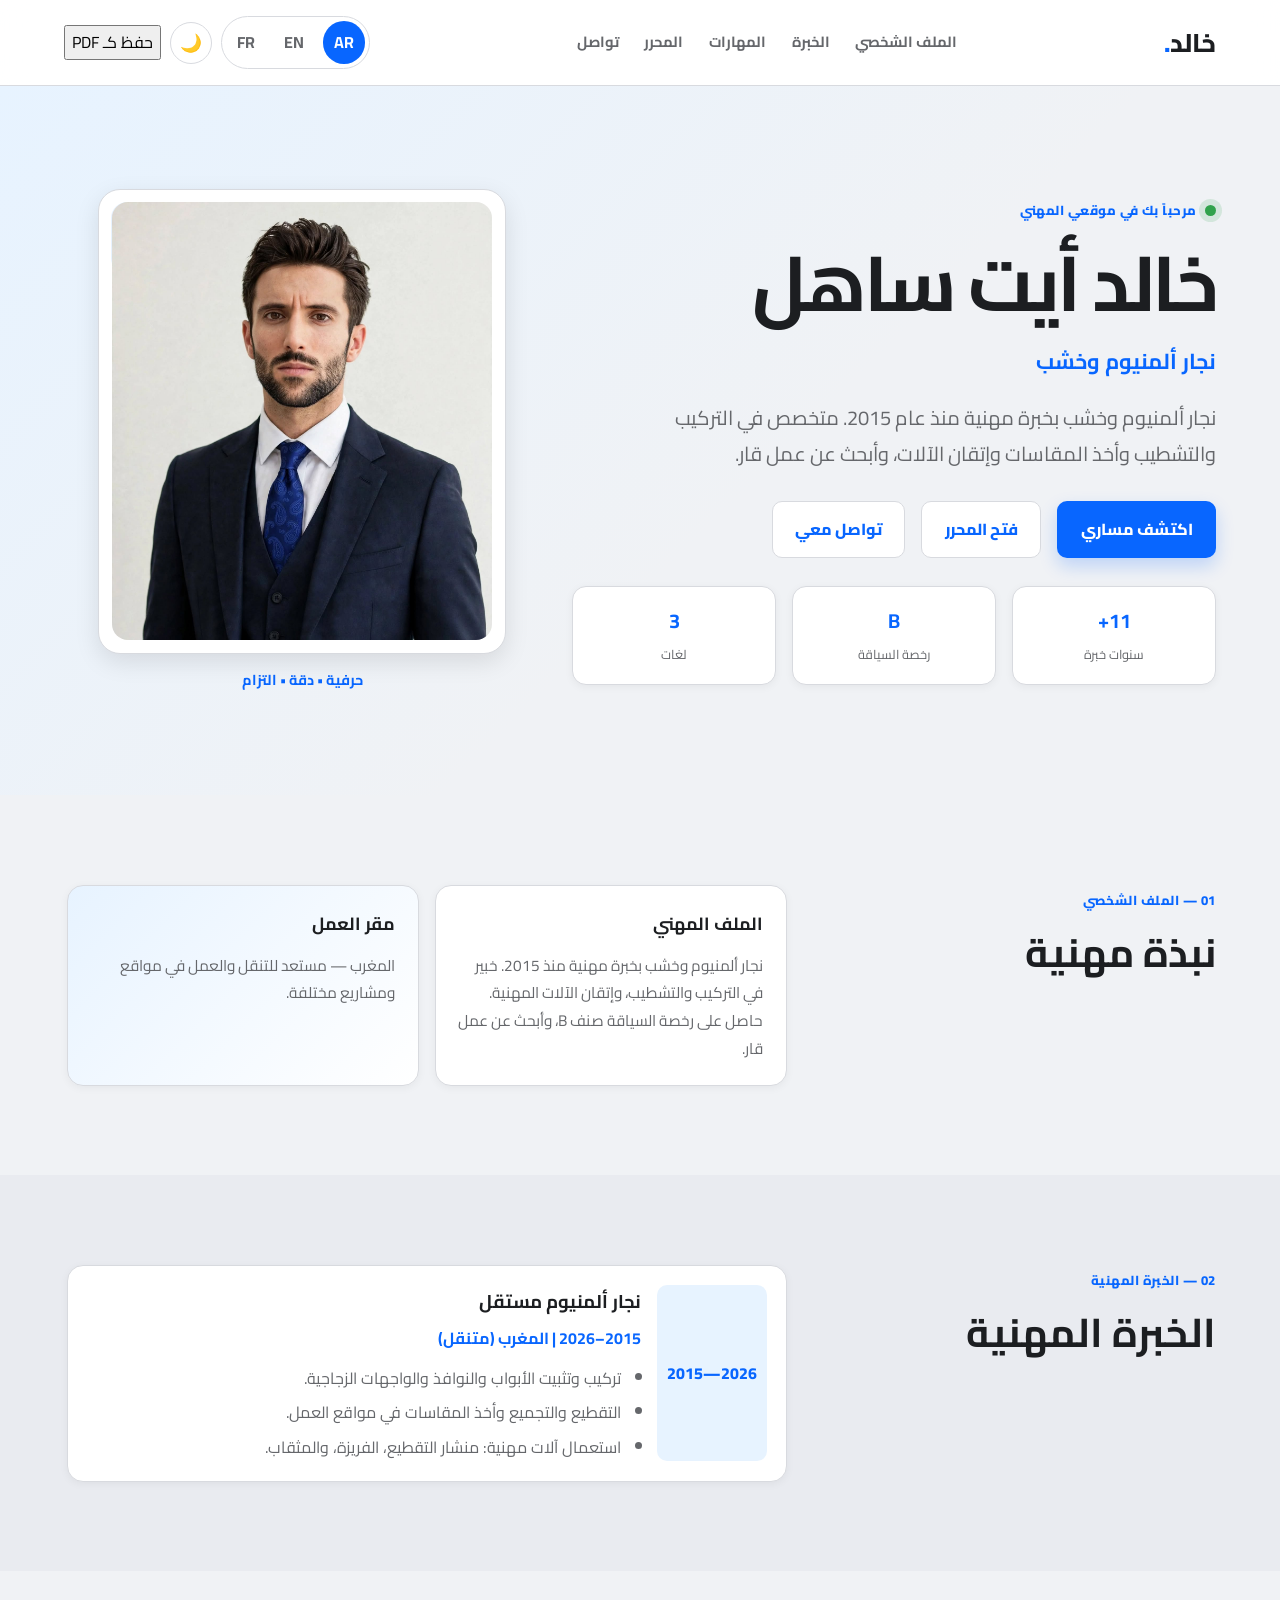
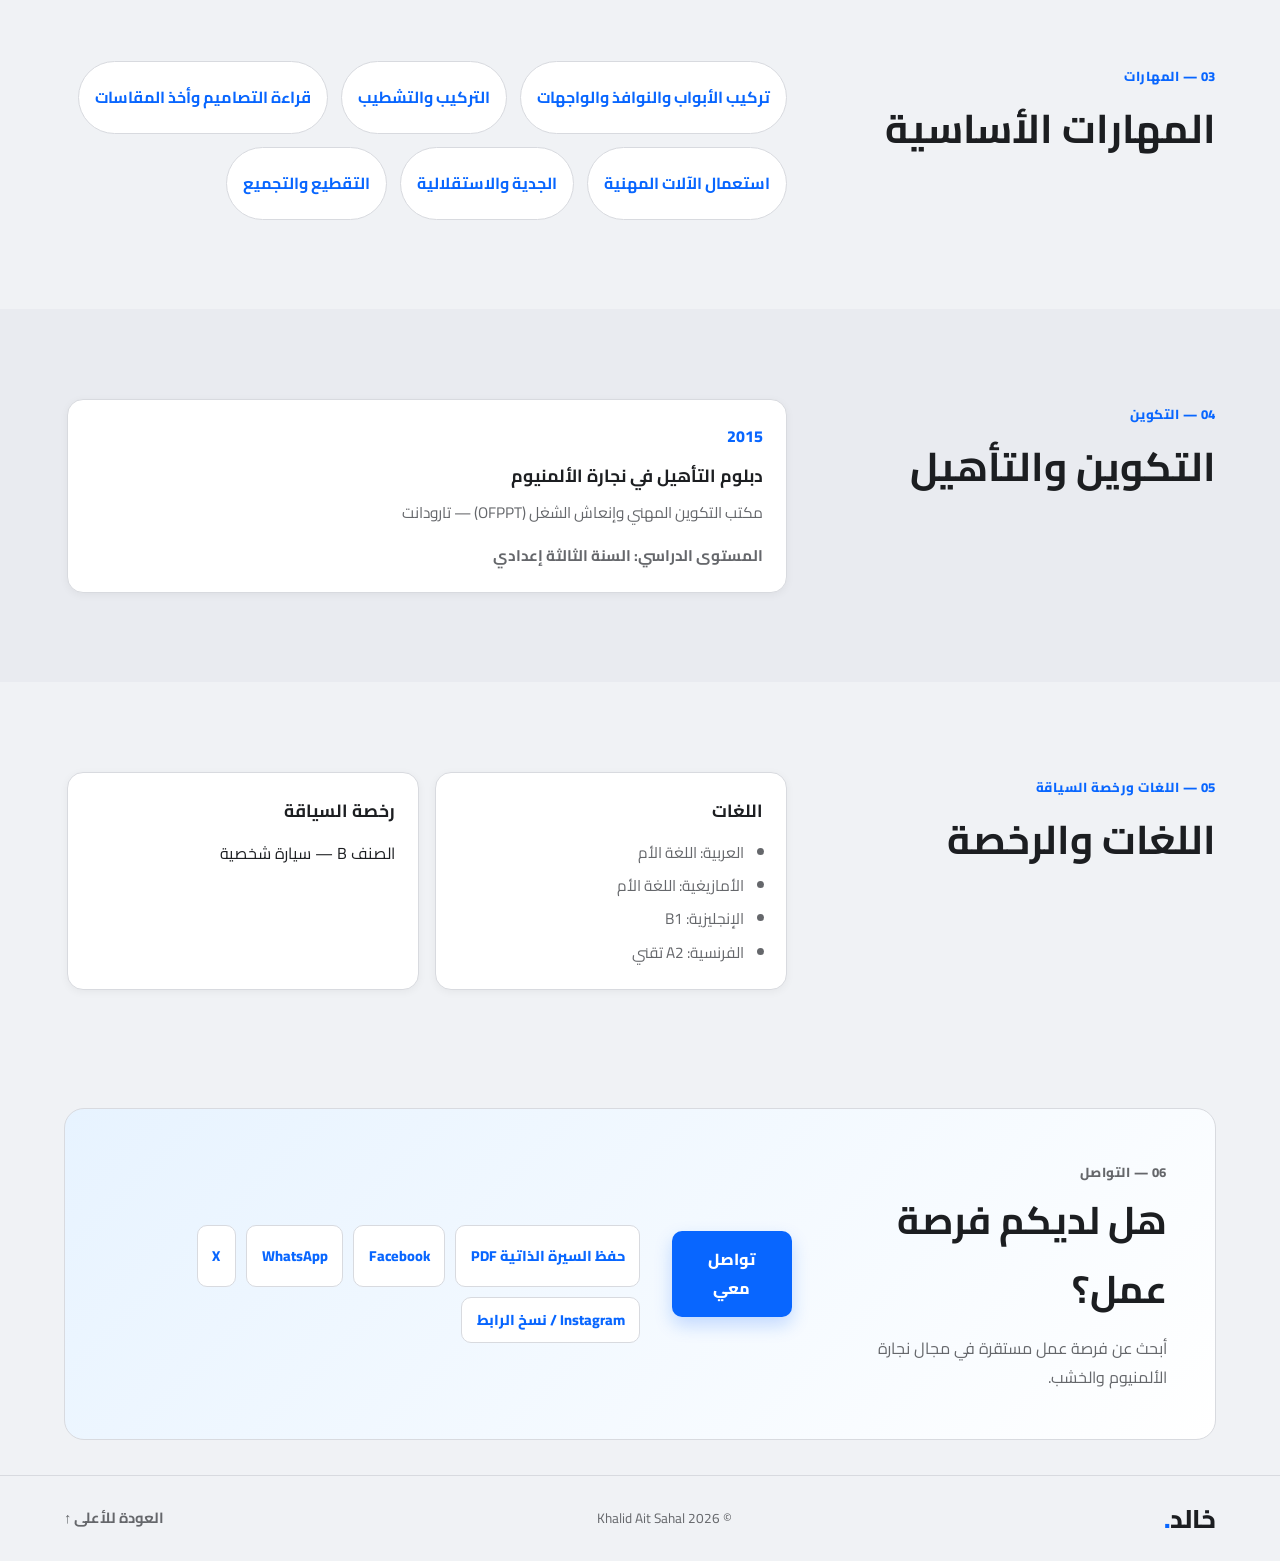
==== commit 72f6737d: "Update index.html" ====
--- a/index.html
+++ b/index.html
@@ -65,7 +65,7 @@
         </ul>
       </div>
       <div class="hero-visual">
-        <div class="photo-card"><img src="K.jpeg" alt="الصورة الشخصية لخالد أيت ساهل"></div>
+        <div class="photo-card"><img src="K (9).jpg" alt="الصورة الشخصية لخالد أيت ساهل"></div>
         <span class="photo-caption" data-i18n="photoCaption">حرفية • دقة • التزام</span>
       </div>
     </section>
